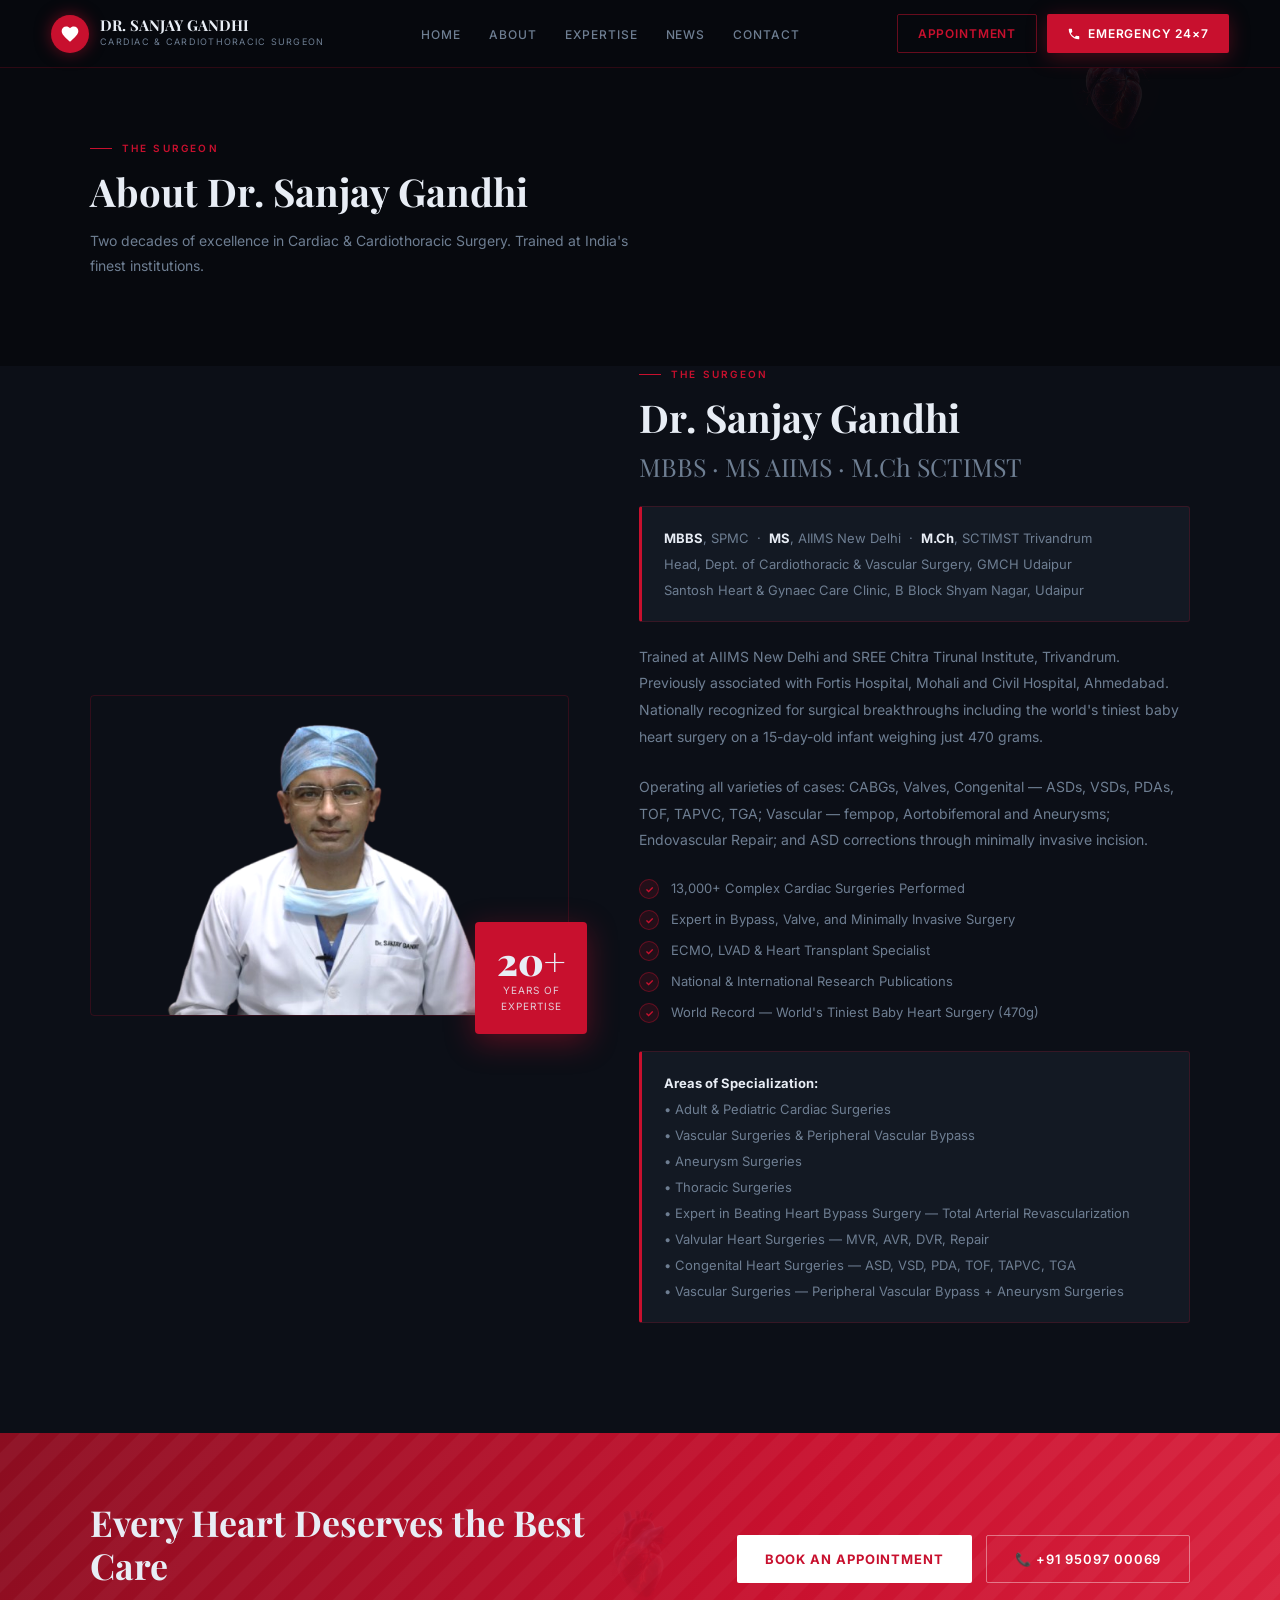
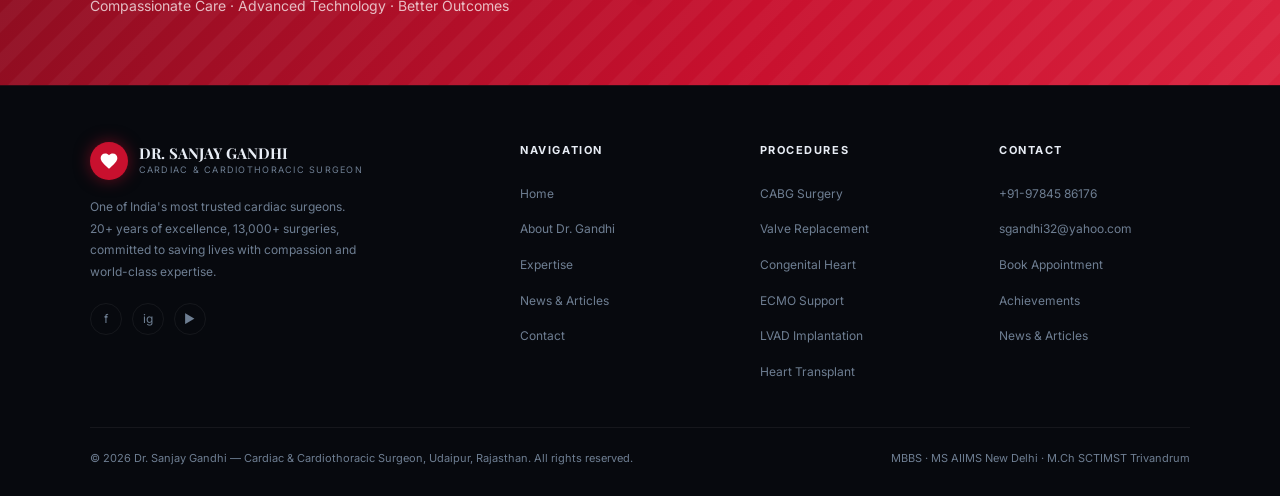
==== about.html @ b59b8b2b "initial" ====
<!DOCTYPE html>
<html lang="en">
<head>
<meta charset="UTF-8"/>
<meta name="viewport" content="width=device-width, initial-scale=1.0"/>
<title>About | Dr. Sanjay Gandhi — Cardiac & Cardiothoracic Surgeon</title>
<link href="https://fonts.googleapis.com/css2?family=Playfair+Display:wght@400;700;900&family=Inter:wght@300;400;500;600;700&display=swap" rel="stylesheet"/>
<style>
*, *::before, *::after { box-sizing: border-box; margin: 0; padding: 0; }
:root {
  --crimson: #C8102E; --crimson-dark: #8B0D20; --crimson-mid: #a50e26;
  --bg: #07090E; --bg2: #0C0F17; --bg3: #101420;
  --surface: #131923; --surface2: #182030;
  --border: rgba(200,16,46,0.2); --border2: rgba(255,255,255,0.06);
  --text: #E8EDF5; --muted: #6E7E92; --gold: #C9A84C;
}
html { scroll-behavior: smooth; }
body { background: var(--bg); color: var(--text); font-family: 'Inter', sans-serif; line-height: 1.6; overflow-x: hidden; }
nav { position: fixed; top: 0; left: 0; right: 0; z-index: 200; background: rgba(7,9,14,0.95); backdrop-filter: blur(20px); border-bottom: 1px solid var(--border); display: flex; align-items: center; justify-content: space-between; padding: 0 4%; height: 68px; }
.logo { display: flex; align-items: center; gap: 11px; text-decoration: none; }
.logo-heart { width: 38px; height: 38px; background: var(--crimson); border-radius: 50%; display: flex; align-items: center; justify-content: center; flex-shrink: 0; box-shadow: 0 0 16px rgba(200,16,46,0.5); }
.logo-heart svg { width: 20px; height: 20px; }
.logo-name { font-family: 'Playfair Display', serif; font-size: 15px; font-weight: 700; color: var(--text); line-height: 1.15; }
.logo-role { font-size: 9px; color: var(--muted); text-transform: uppercase; letter-spacing: 0.14em; margin-top: 1px; }
.nav-links { display: flex; gap: 28px; list-style: none; }
.nav-links a { font-size: 12px; font-weight: 500; color: var(--muted); text-decoration: none; letter-spacing: 0.08em; text-transform: uppercase; transition: color 0.2s; }
.nav-links a:hover { color: var(--text); }
.nav-cta { display: flex; gap: 10px; }
.btn { display: inline-flex; align-items: center; gap: 7px; padding: 9px 20px; font-size: 12px; font-weight: 600; letter-spacing: 0.07em; text-transform: uppercase; text-decoration: none; border-radius: 2px; cursor: pointer; border: none; transition: all 0.22s; font-family: 'Inter', sans-serif; }
.btn-ghost { background: transparent; border: 1px solid rgba(200,16,46,0.5); color: var(--crimson); }
.btn-ghost:hover { background: var(--crimson); color: white; border-color: var(--crimson); }
.btn-red { background: var(--crimson); color: white; box-shadow: 0 4px 20px rgba(200,16,46,0.35); }
.btn-red:hover { background: var(--crimson-mid); box-shadow: 0 4px 28px rgba(200,16,46,0.5); }
.btn-lg { padding: 13px 28px; font-size: 13px; }
.btn-white { background: white; color: var(--crimson); font-weight: 700; }
.btn-white:hover { background: #f0f0f0; }
.section { padding: 88px 7%; }
.section-dark { background: var(--bg2); }
.section-mid { background: var(--bg3); }
.sec-eyebrow { display: flex; align-items: center; gap: 10px; font-size: 10px; font-weight: 600; letter-spacing: 0.22em; text-transform: uppercase; color: var(--crimson); margin-bottom: 14px; }
.sec-eyebrow-line { width: 22px; height: 1px; background: var(--crimson); }
.sec-h2 { font-family: 'Playfair Display', serif; font-size: clamp(26px, 3vw, 40px); font-weight: 700; line-height: 1.14; margin-bottom: 14px; }
.sec-sub { color: var(--muted); font-size: 14px; line-height: 1.8; max-width: 560px; }
.about-grid { display: grid; grid-template-columns: 1fr 1.15fr; gap: 70px; align-items: center; }
.about-img-wrap { position: relative; }
.about-img { width: 100%; border-radius: 4px; display: block; border: 1px solid var(--border); filter: contrast(1.05); }
.about-badge { position: absolute; bottom: -18px; right: -18px; background: var(--crimson); padding: 20px 22px; border-radius: 4px; text-align: center; box-shadow: 0 8px 30px rgba(200,16,46,0.4); }
.about-badge-num { font-family: 'Playfair Display', serif; font-size: 38px; font-weight: 900; line-height: 1; display: block; }
.about-badge-txt { font-size: 10px; text-transform: uppercase; letter-spacing: 0.1em; margin-top: 2px; opacity: 0.85; }
.qual-box { background: var(--surface); border: 1px solid var(--border); border-left: 3px solid var(--crimson); border-radius: 3px; padding: 18px 22px; margin: 22px 0; font-size: 13px; color: var(--muted); line-height: 2; }
.qual-box strong { color: var(--text); }
.about-body { font-size: 14px; color: var(--muted); line-height: 1.9; margin-bottom: 24px; }
.ach-list { display: flex; flex-direction: column; gap: 10px; }
.ach { display: flex; align-items: flex-start; gap: 12px; font-size: 13px; color: var(--muted); }
.ach-check { width: 20px; height: 20px; border-radius: 50%; background: rgba(200,16,46,0.12); border: 1px solid rgba(200,16,46,0.4); display: flex; align-items: center; justify-content: center; flex-shrink: 0; color: var(--crimson); font-size: 10px; font-weight: 700; margin-top: 1px; }
.cta-band { background: linear-gradient(110deg, var(--crimson-dark) 0%, var(--crimson) 60%, #d9223e 100%); padding: 68px 7%; display: flex; justify-content: space-between; align-items: center; gap: 40px; position: relative; overflow: hidden; }
.cta-band::before { content: ''; position: absolute; inset: 0; background: url("data:image/svg+xml,%3Csvg width='40' height='40' viewBox='0 0 40 40' xmlns='http://www.w3.org/2000/svg'%3E%3Cg fill='%23ffffff' fill-opacity='0.04'%3E%3Cpath d='M0 40L40 0H20L0 20M40 40V20L20 40'/%3E%3C/g%3E%3C/svg%3E"); pointer-events: none; }
.cta-text h2 { font-family: 'Playfair Display', serif; font-size: clamp(22px, 2.8vw, 36px); font-weight: 700; line-height: 1.2; max-width: 500px; position: relative; }
.cta-text p { color: rgba(255,255,255,0.72); font-size: 14px; margin-top: 8px; position: relative; }
.cta-band-right { display: flex; gap: 14px; flex-shrink: 0; position: relative; }
footer { background: var(--bg); border-top: 1px solid var(--border); padding: 56px 7% 28px; }
.footer-grid { display: grid; grid-template-columns: 2fr 1fr 1fr 1fr; gap: 48px; margin-bottom: 44px; }
.footer-about p { font-size: 12px; color: var(--muted); line-height: 1.8; margin-top: 16px; max-width: 280px; }
.footer-socials { display: flex; gap: 10px; margin-top: 20px; }
.social { width: 32px; height: 32px; border: 1px solid var(--border2); border-radius: 50%; display: flex; align-items: center; justify-content: center; font-size: 12px; color: var(--muted); text-decoration: none; transition: all 0.2s; }
.social:hover { border-color: var(--crimson); color: var(--crimson); }
.footer-col h4 { font-size: 11px; font-weight: 700; text-transform: uppercase; letter-spacing: 0.14em; color: var(--text); margin-bottom: 20px; }
.footer-col ul { list-style: none; display: flex; flex-direction: column; gap: 10px; }
.footer-col ul a { font-size: 12px; color: var(--muted); text-decoration: none; transition: color 0.2s; }
.footer-col ul a:hover { color: var(--crimson); }
.footer-bottom { border-top: 1px solid var(--border2); padding-top: 22px; display: flex; justify-content: space-between; align-items: center; flex-wrap: wrap; gap: 10px; }
.footer-bottom p { font-size: 11px; color: var(--muted); }
.reveal { opacity: 0; transform: translateY(30px); transition: opacity 0.7s ease, transform 0.7s ease; }
.reveal.visible { opacity: 1; transform: translateY(0); }
.reveal-delay-1 { transition-delay: 0.1s; }
.reveal-delay-2 { transition-delay: 0.2s; }
.reveal-delay-3 { transition-delay: 0.3s; }
.mob-toggle { display: none; width: 36px; height: 36px; border: 1px solid var(--border); border-radius: 3px; align-items: center; justify-content: center; cursor: pointer; background: transparent; color: var(--text); font-size: 18px; }
.mob-menu { display: none; position: fixed; inset: 0; z-index: 300; background: rgba(7,9,14,0.98); backdrop-filter: blur(20px); flex-direction: column; align-items: center; justify-content: center; gap: 28px; }
.mob-menu.open { display: flex; }
.mob-menu a { font-size: 16px; font-weight: 500; color: var(--text); text-decoration: none; text-transform: uppercase; letter-spacing: 0.1em; }
.mob-menu a:hover { color: var(--crimson); }
.mob-close { position: absolute; top: 20px; right: 20px; font-size: 28px; color: var(--text); background: none; border: none; cursor: pointer; }
@media (max-width: 1024px) { .footer-grid { grid-template-columns: 1fr 1fr; } }
@media (max-width: 768px) { .about-grid { grid-template-columns: 1fr; } .cta-band { flex-direction: column; text-align: center; } .footer-grid { grid-template-columns: 1fr; gap: 30px; } nav { padding: 0 4%; } .nav-links { display: none; } .mob-toggle { display: flex; } .section { padding: 60px 5%; } .about-badge { right: 0; bottom: -14px; } }
@media (prefers-reduced-motion: reduce) { *, *::before, *::after { animation-duration: 0.01ms !important; transition-duration: 0.01ms !important; } }
</style>
</head>
<body>

<!-- NAV -->
<nav>
  <a class="logo" href="index.html">
    <div class="logo-heart">
      <svg viewBox="0 0 24 24" fill="white"><path d="M12 21.35l-1.45-1.32C5.4 15.36 2 12.28 2 8.5 2 5.42 4.42 3 7.5 3c1.74 0 3.41.81 4.5 2.09C13.09 3.81 14.76 3 16.5 3 19.58 3 22 5.42 22 8.5c0 3.78-3.4 6.86-8.55 11.54L12 21.35z"/></svg>
    </div>
    <div>
      <div class="logo-name">DR. SANJAY GANDHI</div>
      <div class="logo-role">Cardiac & Cardiothoracic Surgeon</div>
    </div>
  </a>
  <ul class="nav-links">
    <li><a href="index.html">Home</a></li>
    <li><a href="about.html">About</a></li>
    <li><a href="expertise.html">Expertise</a></li>
    <li><a href="news.html">News</a></li>
    <li><a href="contact.html">Contact</a></li>
  </ul>
  <div class="nav-cta">
    <a href="contact.html" class="btn btn-ghost">Appointment</a>
    <a href="tel:+91-9784586176" class="btn btn-red">
      <svg width="14" height="14" viewBox="0 0 24 24" fill="white"><path d="M6.6 10.8c1.4 2.8 3.8 5.1 6.6 6.6l2.2-2.2c.3-.3.7-.4 1-.2 1.1.4 2.3.6 3.6.6.6 0 1 .4 1 1V20c0 .6-.4 1-1 1-9.4 0-17-7.6-17-17 0-.6.4-1 1-1h3.5c.6 0 1 .4 1 1 0 1.3.2 2.5.6 3.6.1.3 0 .7-.2 1L6.6 10.8z"/></svg>
      Emergency 24×7
    </a>
    <button class="mob-toggle" onclick="document.getElementById('mobMenu').classList.add('open')" aria-label="Open menu">☰</button>
  </div>
</nav>

<!-- MOBILE MENU -->
<div class="mob-menu" id="mobMenu">
  <button class="mob-close" onclick="this.parentElement.classList.remove('open')" aria-label="Close menu">✕</button>
  <a href="index.html" onclick="this.parentElement.classList.remove('open')">Home</a>
  <a href="about.html" onclick="this.parentElement.classList.remove('open')">About</a>
  <a href="expertise.html" onclick="this.parentElement.classList.remove('open')">Expertise</a>
  <a href="news.html" onclick="this.parentElement.classList.remove('open')">News</a>
  <a href="contact.html" onclick="this.parentElement.classList.remove('open')">Contact</a>
  <a href="tel:+91-9784586176" class="btn btn-red" style="margin-top:10px">Emergency 24×7</a>
</div>

<!-- PAGE HEADER -->
<section class="section" style="padding-top:140px;position:relative;overflow:hidden;">
  <!-- Decorative Heart Background -->
  <img src="images/Heart/Heart.png" alt="" style="position:absolute;top:20px;right:5%;width:200px;opacity:0.08;pointer-events:none;filter:drop-shadow(0 0 30px rgba(200,16,46,0.3));" aria-hidden="true"/>
  <div class="sec-eyebrow"><span class="sec-eyebrow-line"></span>THE SURGEON</div>
  <h2 class="sec-h2">About Dr. Sanjay Gandhi</h2>
  <p class="sec-sub">Two decades of excellence in Cardiac & Cardiothoracic Surgery. Trained at India's finest institutions.</p>
</section>

<!-- FULL ABOUT SECTION -->
<section class="section section-dark" style="padding-top:0;">
  <div class="about-grid">
    <div class="about-img-wrap">
      <img src="images/Profile/dr-sanjay-gandhi.png" alt="Dr. Sanjay Gandhi" class="about-img"/>
      <div class="about-badge">
        <span class="about-badge-num">20+</span>
        <div class="about-badge-txt">Years of<br/>Expertise</div>
      </div>
    </div>
    <div>
      <div class="sec-eyebrow"><span class="sec-eyebrow-line"></span>The Surgeon</div>
      <h2 class="sec-h2">Dr. Sanjay Gandhi<br><span style="font-size:0.65em;color:var(--muted);font-weight:400">MBBS · MS AIIMS · M.Ch SCTIMST</span></h2>
      <div class="qual-box">
        <strong>MBBS</strong>, SPMC &nbsp;·&nbsp; <strong>MS</strong>, AIIMS New Delhi &nbsp;·&nbsp; <strong>M.Ch</strong>, SCTIMST Trivandrum<br/>
        Head, Dept. of Cardiothoracic & Vascular Surgery, GMCH Udaipur<br/>
        Santosh Heart & Gynaec Care Clinic, B Block Shyam Nagar, Udaipur
      </div>
      <p class="about-body">Trained at AIIMS New Delhi and SREE Chitra Tirunal Institute, Trivandrum. Previously associated with Fortis Hospital, Mohali and Civil Hospital, Ahmedabad. Nationally recognized for surgical breakthroughs including the world's tiniest baby heart surgery on a 15-day-old infant weighing just 470 grams.</p>
      <p class="about-body">Operating all varieties of cases: CABGs, Valves, Congenital — ASDs, VSDs, PDAs, TOF, TAPVC, TGA; Vascular — fempop, Aortobifemoral and Aneurysms; Endovascular Repair; and ASD corrections through minimally invasive incision.</p>
      <div class="ach-list">
        <div class="ach"><div class="ach-check">✓</div>13,000+ Complex Cardiac Surgeries Performed</div>
        <div class="ach"><div class="ach-check">✓</div>Expert in Bypass, Valve, and Minimally Invasive Surgery</div>
        <div class="ach"><div class="ach-check">✓</div>ECMO, LVAD & Heart Transplant Specialist</div>
        <div class="ach"><div class="ach-check">✓</div>National & International Research Publications</div>
        <div class="ach"><div class="ach-check">✓</div>World Record — World's Tiniest Baby Heart Surgery (470g)</div>
      </div>

      <!-- Areas of Specialization -->
      <div class="qual-box" style="margin-top:28px">
        <strong>Areas of Specialization:</strong><br/>
        • Adult & Pediatric Cardiac Surgeries<br/>
        • Vascular Surgeries & Peripheral Vascular Bypass<br/>
        • Aneurysm Surgeries<br/>
        • Thoracic Surgeries<br/>
        • Expert in Beating Heart Bypass Surgery — Total Arterial Revascularization<br/>
        • Valvular Heart Surgeries — MVR, AVR, DVR, Repair<br/>
        • Congenital Heart Surgeries — ASD, VSD, PDA, TOF, TAPVC, TGA<br/>
        • Vascular Surgeries — Peripheral Vascular Bypass + Aneurysm Surgeries
      </div>
    </div>
  </div>
</section>

<!-- CTA BAND -->
<div class="cta-band" style="position:relative;">
  <img src="images/Heart/Heart.png" alt="" style="position:absolute;left:50%;top:50%;transform:translate(-50%,-50%);width:180px;opacity:0.06;pointer-events:none;" aria-hidden="true"/>
  <div class="cta-text">
    <h2>Every Heart Deserves the Best Care</h2>
    <p>Compassionate Care · Advanced Technology · Better Outcomes</p>
  </div>
  <div class="cta-band-right">
    <a href="contact.html" class="btn btn-white btn-lg">Book an Appointment</a>
    <a href="tel:+919509700069" class="btn btn-ghost btn-lg" style="border-color:rgba(255,255,255,0.4);color:white">📞 +91 95097 00069</a>
  </div>
</div>

<!-- FOOTER -->
<footer>
  <div class="footer-grid">
    <div class="footer-about">
      <a class="logo" href="index.html" style="text-decoration:none">
        <div class="logo-heart"><svg viewBox="0 0 24 24" fill="white" width="20" height="20"><path d="M12 21.35l-1.45-1.32C5.4 15.36 2 12.28 2 8.5 2 5.42 4.42 3 7.5 3c1.74 0 3.41.81 4.5 2.09C13.09 3.81 14.76 3 16.5 3 19.58 3 22 5.42 22 8.5c0 3.78-3.4 6.86-8.55 11.54L12 21.35z"/></svg></div>
        <div>
          <div class="logo-name">DR. SANJAY GANDHI</div>
          <div class="logo-role">Cardiac & Cardiothoracic Surgeon</div>
        </div>
      </a>
      <p>One of India's most trusted cardiac surgeons. 20+ years of excellence, 13,000+ surgeries, committed to saving lives with compassion and world-class expertise.</p>
      <div class="footer-socials">
        <a href="https://www.facebook.com/sgandhicardiacsurgeon" class="social" target="_blank">f</a>
        <a href="https://www.instagram.com/sgcardiacsurgeon/" class="social" target="_blank">ig</a>
        <a href="https://www.youtube.com/channel/UCWSw6M3BHKL52JbRUq6XSgA" class="social" target="_blank">▶</a>
      </div>
    </div>
    <div class="footer-col">
      <h4>Navigation</h4>
      <ul>
        <li><a href="index.html">Home</a></li>
        <li><a href="about.html">About Dr. Gandhi</a></li>
        <li><a href="expertise.html">Expertise</a></li>
        <li><a href="news.html">News & Articles</a></li>
        <li><a href="contact.html">Contact</a></li>
      </ul>
    </div>
    <div class="footer-col">
      <h4>Procedures</h4>
      <ul>
        <li><a href="expertise.html">CABG Surgery</a></li>
        <li><a href="expertise.html">Valve Replacement</a></li>
        <li><a href="expertise.html">Congenital Heart</a></li>
        <li><a href="expertise.html">ECMO Support</a></li>
        <li><a href="expertise.html">LVAD Implantation</a></li>
        <li><a href="expertise.html">Heart Transplant</a></li>
      </ul>
    </div>
    <div class="footer-col">
      <h4>Contact</h4>
      <ul>
        <li><a href="tel:+91-9784586176">+91-97845 86176</a></li>
        <li><a href="mailto:sgandhi32@yahoo.com">sgandhi32@yahoo.com</a></li>
        <li><a href="contact.html">Book Appointment</a></li>
        <li><a href="about.html">Achievements</a></li>
        <li><a href="news.html">News & Articles</a></li>
      </ul>
    </div>
  </div>
  <div class="footer-bottom">
    <p>© 2026 Dr. Sanjay Gandhi — Cardiac & Cardiothoracic Surgeon, Udaipur, Rajasthan. All rights reserved.</p>
    <p>MBBS · MS AIIMS New Delhi · M.Ch SCTIMST Trivandrum</p>
  </div>
</footer>

<script>
// Scroll reveal
(function(){
  const els = document.querySelectorAll('.reveal');
  if(!els.length) return;
  const obs = new IntersectionObserver((entries)=>{
    entries.forEach(e=>{ if(e.isIntersecting){ e.target.classList.add('visible'); obs.unobserve(e.target); }});
  }, {threshold:0.15});
  els.forEach(el=>obs.observe(el));
})();
</script>

</body>
</html>
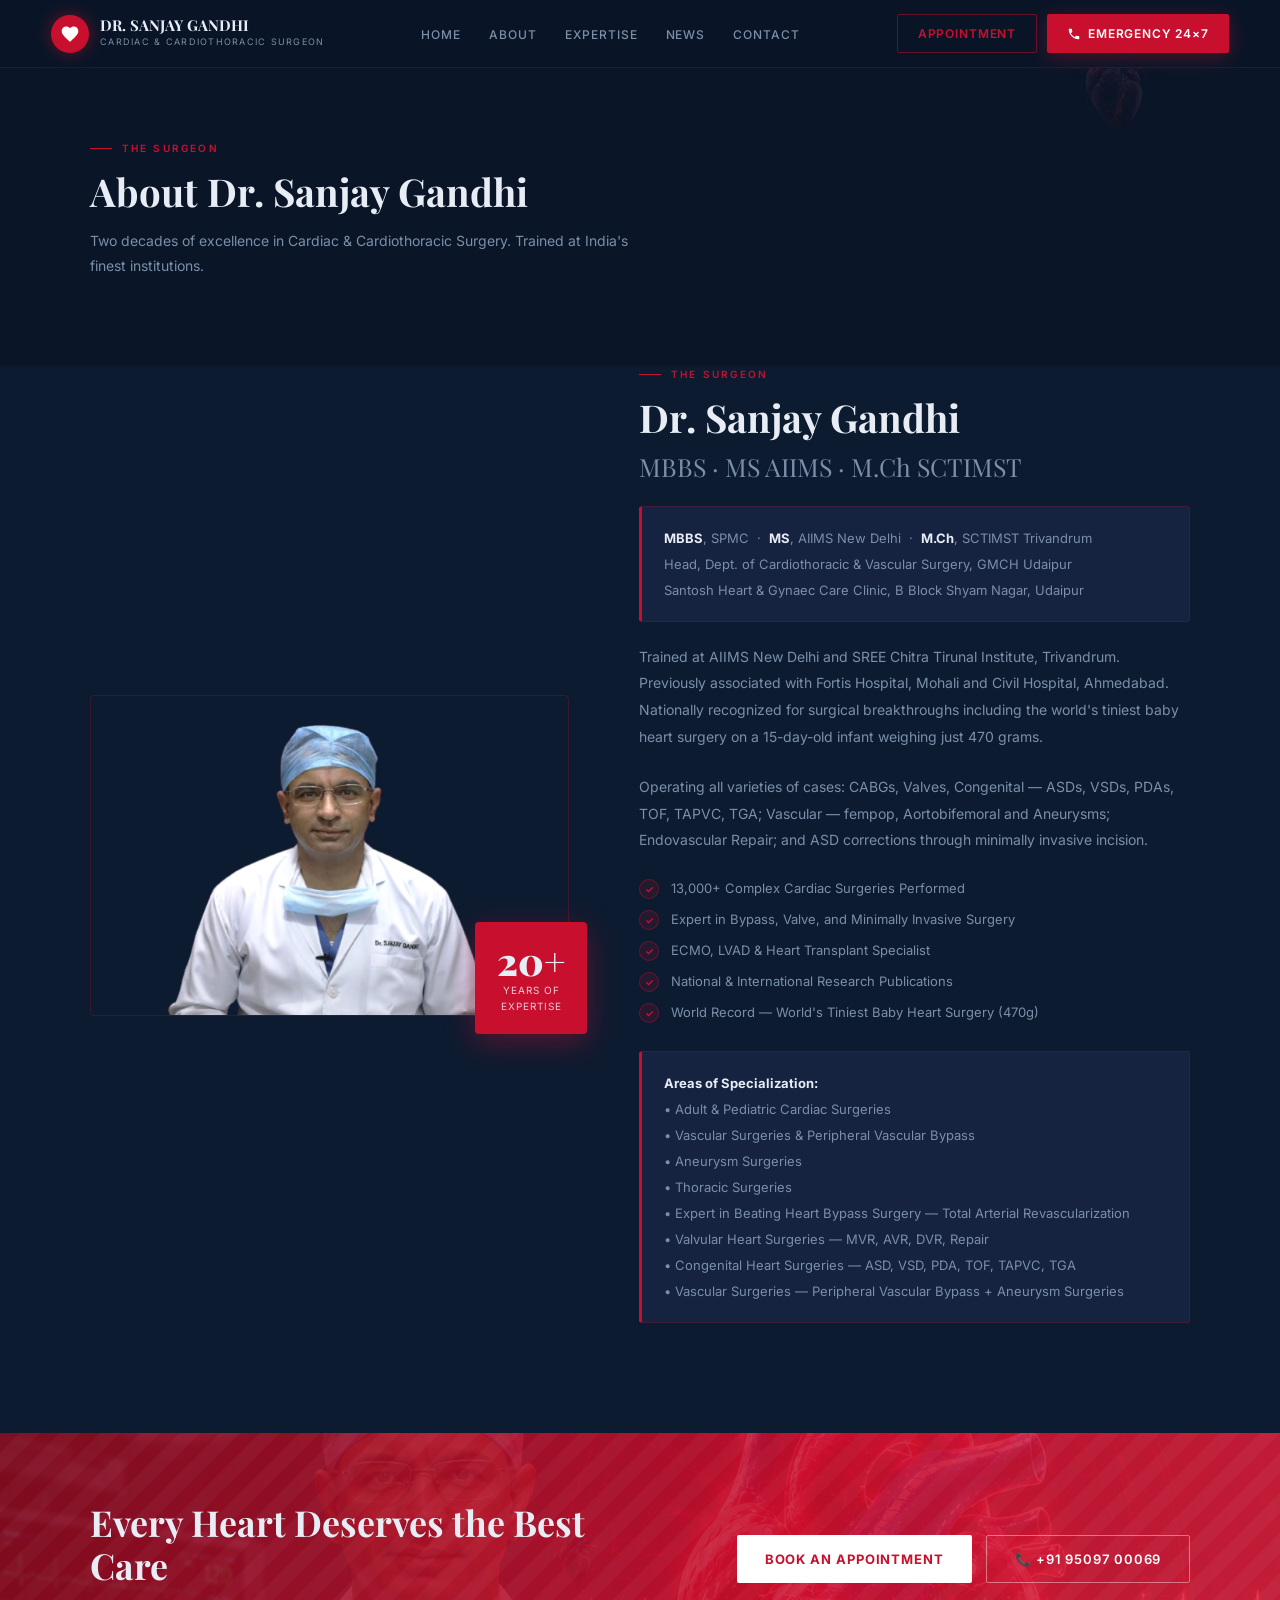
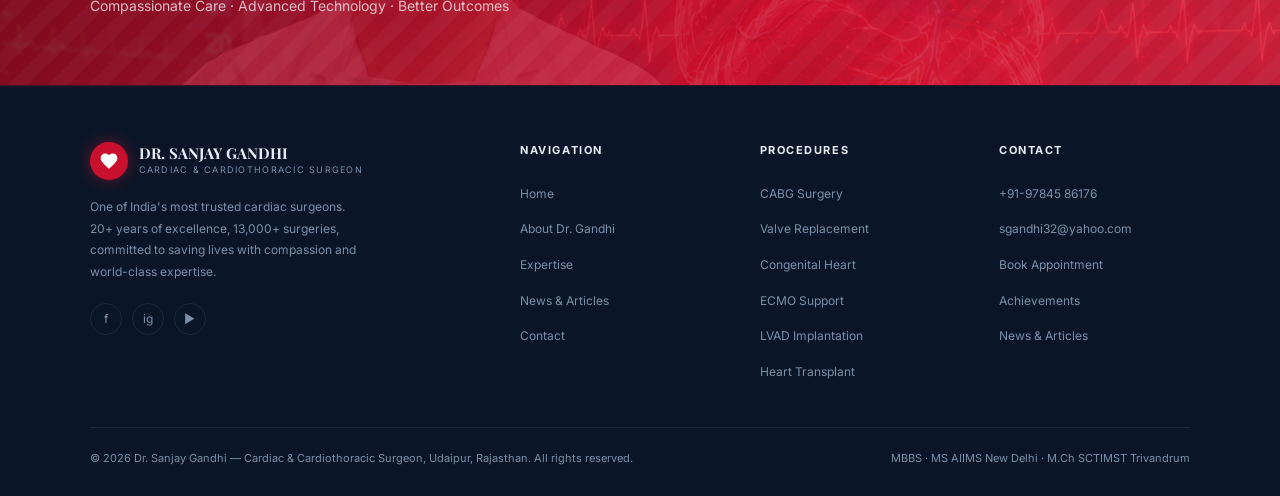
==== commit f553bfca: "Reorganize media assets, add 2015/2016 news coverage, mobile responsive, lightbox viewer" ====
--- a/about.html
+++ b/about.html
@@ -9,14 +9,14 @@
 *, *::before, *::after { box-sizing: border-box; margin: 0; padding: 0; }
 :root {
   --crimson: #C8102E; --crimson-dark: #8B0D20; --crimson-mid: #a50e26;
-  --bg: #07090E; --bg2: #0C0F17; --bg3: #101420;
-  --surface: #131923; --surface2: #182030;
-  --border: rgba(200,16,46,0.2); --border2: rgba(255,255,255,0.06);
-  --text: #E8EDF5; --muted: #6E7E92; --gold: #C9A84C;
+  --bg: #0A1628; --bg2: #0D1B30; --bg3: #111F38;
+  --surface: #152240; --surface2: #1A2A4E;
+  --border: rgba(200,16,46,0.25); --border2: rgba(255,255,255,0.08);
+  --text: #E8EDF5; --muted: #7A8FA8; --gold: #C9A84C;
 }
 html { scroll-behavior: smooth; }
 body { background: var(--bg); color: var(--text); font-family: 'Inter', sans-serif; line-height: 1.6; overflow-x: hidden; }
-nav { position: fixed; top: 0; left: 0; right: 0; z-index: 200; background: rgba(7,9,14,0.95); backdrop-filter: blur(20px); border-bottom: 1px solid var(--border); display: flex; align-items: center; justify-content: space-between; padding: 0 4%; height: 68px; }
+nav { position: fixed; top: 0; left: 0; right: 0; z-index: 200; background: rgba(10,22,40,0.95); backdrop-filter: blur(20px); border-bottom: 1px solid var(--border); display: flex; align-items: center; justify-content: space-between; padding: 0 4%; height: 68px; }
 .logo { display: flex; align-items: center; gap: 11px; text-decoration: none; }
 .logo-heart { width: 38px; height: 38px; background: var(--crimson); border-radius: 50%; display: flex; align-items: center; justify-content: center; flex-shrink: 0; box-shadow: 0 0 16px rgba(200,16,46,0.5); }
 .logo-heart svg { width: 20px; height: 20px; }
@@ -58,7 +58,7 @@
 .cta-text h2 { font-family: 'Playfair Display', serif; font-size: clamp(22px, 2.8vw, 36px); font-weight: 700; line-height: 1.2; max-width: 500px; position: relative; }
 .cta-text p { color: rgba(255,255,255,0.72); font-size: 14px; margin-top: 8px; position: relative; }
 .cta-band-right { display: flex; gap: 14px; flex-shrink: 0; position: relative; }
-footer { background: var(--bg); border-top: 1px solid var(--border); padding: 56px 7% 28px; }
+footer { background: #0A1628; border-top: 1px solid var(--border); padding: 56px 7% 28px; }
 .footer-grid { display: grid; grid-template-columns: 2fr 1fr 1fr 1fr; gap: 48px; margin-bottom: 44px; }
 .footer-about p { font-size: 12px; color: var(--muted); line-height: 1.8; margin-top: 16px; max-width: 280px; }
 .footer-socials { display: flex; gap: 10px; margin-top: 20px; }
@@ -76,13 +76,14 @@
 .reveal-delay-2 { transition-delay: 0.2s; }
 .reveal-delay-3 { transition-delay: 0.3s; }
 .mob-toggle { display: none; width: 36px; height: 36px; border: 1px solid var(--border); border-radius: 3px; align-items: center; justify-content: center; cursor: pointer; background: transparent; color: var(--text); font-size: 18px; }
-.mob-menu { display: none; position: fixed; inset: 0; z-index: 300; background: rgba(7,9,14,0.98); backdrop-filter: blur(20px); flex-direction: column; align-items: center; justify-content: center; gap: 28px; }
+.mob-menu { display: none; position: fixed; inset: 0; z-index: 300; background: rgba(10,22,40,0.98); backdrop-filter: blur(20px); flex-direction: column; align-items: center; justify-content: center; gap: 28px; }
 .mob-menu.open { display: flex; }
 .mob-menu a { font-size: 16px; font-weight: 500; color: var(--text); text-decoration: none; text-transform: uppercase; letter-spacing: 0.1em; }
 .mob-menu a:hover { color: var(--crimson); }
 .mob-close { position: absolute; top: 20px; right: 20px; font-size: 28px; color: var(--text); background: none; border: none; cursor: pointer; }
 @media (max-width: 1024px) { .footer-grid { grid-template-columns: 1fr 1fr; } }
-@media (max-width: 768px) { .about-grid { grid-template-columns: 1fr; } .cta-band { flex-direction: column; text-align: center; } .footer-grid { grid-template-columns: 1fr; gap: 30px; } nav { padding: 0 4%; } .nav-links { display: none; } .mob-toggle { display: flex; } .section { padding: 60px 5%; } .about-badge { right: 0; bottom: -14px; } }
+@media (max-width: 768px) { .about-grid { grid-template-columns: 1fr; } .cta-band { flex-direction: column; text-align: center; padding: 40px 5%; } .cta-band-right { justify-content: center; flex-wrap: wrap; } .footer-grid { grid-template-columns: 1fr; gap: 30px; } nav { padding: 0 4%; } .nav-links { display: none; } .nav-cta { display: none; } .mob-toggle { display: flex; } .section { padding: 60px 5%; } .about-badge { right: 0; bottom: -14px; } .footer-bottom { flex-direction: column; text-align: center; } }
+@media (max-width: 480px) { .section { padding: 40px 4%; } nav { height: 56px; } .cta-band { padding: 32px 4%; } }
 @media (prefers-reduced-motion: reduce) { *, *::before, *::after { animation-duration: 0.01ms !important; transition-duration: 0.01ms !important; } }
 </style>
 </head>
@@ -130,7 +131,7 @@
 <!-- PAGE HEADER -->
 <section class="section" style="padding-top:140px;position:relative;overflow:hidden;">
   <!-- Decorative Heart Background -->
-  <img src="images/Heart/Heart.png" alt="" style="position:absolute;top:20px;right:5%;width:200px;opacity:0.08;pointer-events:none;filter:drop-shadow(0 0 30px rgba(200,16,46,0.3));" aria-hidden="true"/>
+  <img src="media/heart-graphics/heart.png" alt="" style="position:absolute;top:20px;right:5%;width:200px;opacity:0.08;pointer-events:none;filter:drop-shadow(0 0 30px rgba(200,16,46,0.3));" aria-hidden="true"/>
   <div class="sec-eyebrow"><span class="sec-eyebrow-line"></span>THE SURGEON</div>
   <h2 class="sec-h2">About Dr. Sanjay Gandhi</h2>
   <p class="sec-sub">Two decades of excellence in Cardiac & Cardiothoracic Surgery. Trained at India's finest institutions.</p>
@@ -140,7 +141,7 @@
 <section class="section section-dark" style="padding-top:0;">
   <div class="about-grid">
     <div class="about-img-wrap">
-      <img src="images/Profile/dr-sanjay-gandhi.png" alt="Dr. Sanjay Gandhi" class="about-img"/>
+      <img src="media/profile/dr-sanjay-gandhi.png" alt="Dr. Sanjay Gandhi" class="about-img"/>
       <div class="about-badge">
         <span class="about-badge-num">20+</span>
         <div class="about-badge-txt">Years of<br/>Expertise</div>
@@ -182,7 +183,8 @@
 
 <!-- CTA BAND -->
 <div class="cta-band" style="position:relative;">
-  <img src="images/Heart/Heart.png" alt="" style="position:absolute;left:50%;top:50%;transform:translate(-50%,-50%);width:180px;opacity:0.06;pointer-events:none;" aria-hidden="true"/>
+  <img src="media/heart-graphics/dr-gandhi-overlay.png" alt="" style="position:absolute;left:0;top:-80%;width:100%;height:260%;opacity:0.1;pointer-events:none;object-fit:cover;object-position:top center;" aria-hidden="true"/>
+  <img src="media/heart-graphics/heart.png" alt="" style="position:absolute;left:45%;top:50%;transform:translate(-50%,-50%);width:110px;opacity:0.06;pointer-events:none;" aria-hidden="true"/>
   <div class="cta-text">
     <h2>Every Heart Deserves the Best Care</h2>
     <p>Compassionate Care · Advanced Technology · Better Outcomes</p>
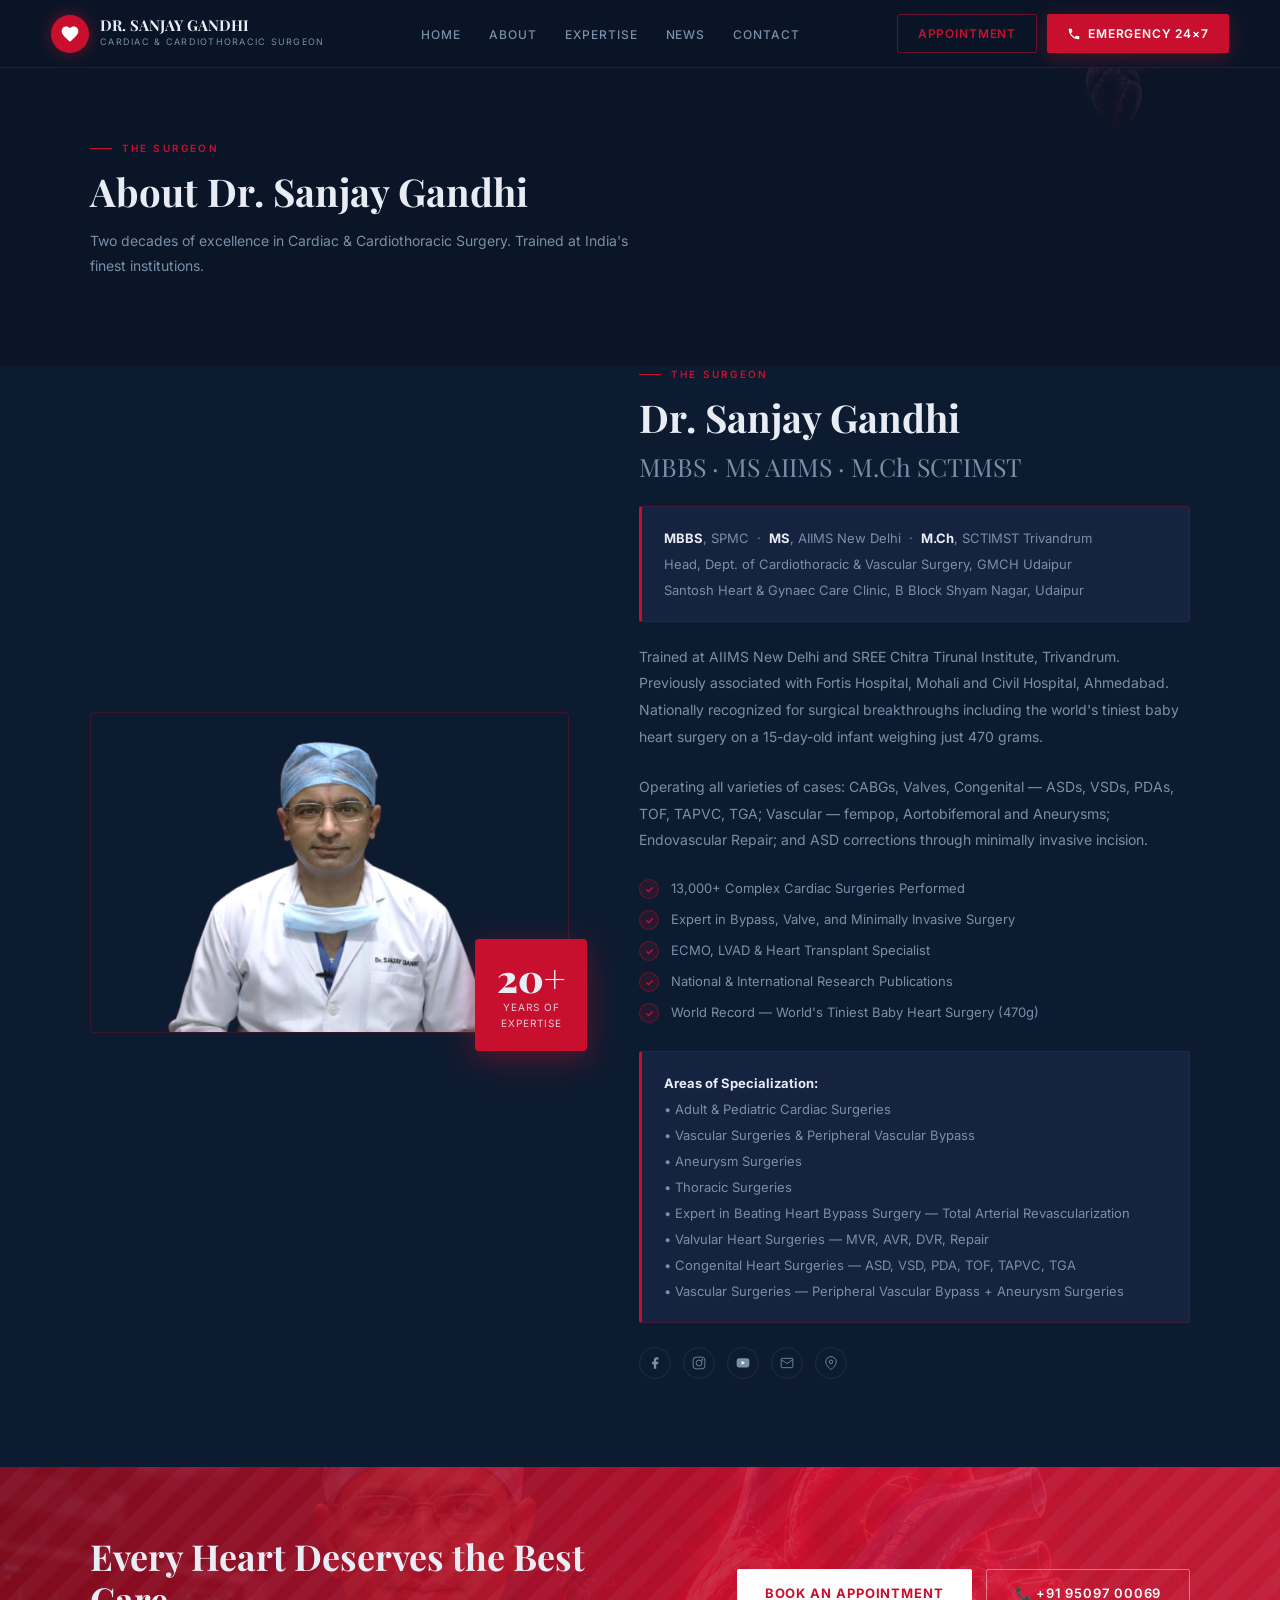
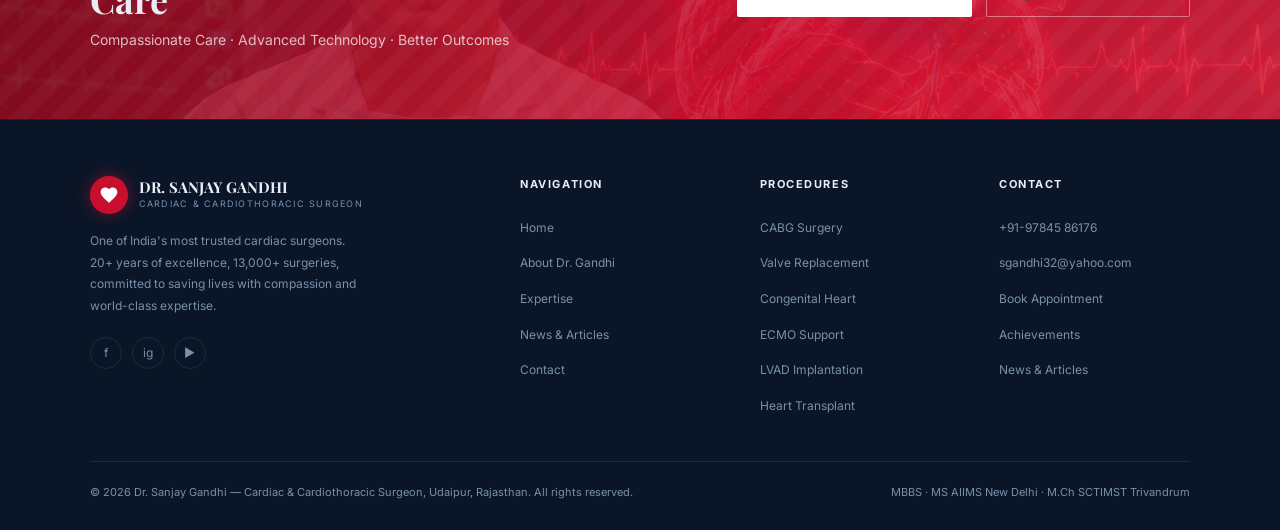
==== commit f481540b: "Fixed2" ====
--- a/about.html
+++ b/about.html
@@ -177,6 +177,14 @@
         • Congenital Heart Surgeries — ASD, VSD, PDA, TOF, TAPVC, TGA<br/>
         • Vascular Surgeries — Peripheral Vascular Bypass + Aneurysm Surgeries
       </div>
+      <!-- Social Links -->
+      <div style="display:flex;gap:12px;margin-top:24px;">
+        <a href="https://www.facebook.com/Dr-Sanjay-Gandhi-1470007529727763/" target="_blank" class="social"><svg width="14" height="14" viewBox="0 0 24 24" fill="currentColor"><path d="M18 2h-3a5 5 0 00-5 5v3H7v4h3v8h4v-8h3l1-4h-4V7a1 1 0 011-1h3z"/></svg></a>
+        <a href="https://www.instagram.com/drsanjaygandhicardiacsurgeon/" target="_blank" class="social"><svg width="14" height="14" viewBox="0 0 24 24" fill="none" stroke="currentColor" stroke-width="1.5"><rect x="2" y="2" width="20" height="20" rx="5"/><circle cx="12" cy="12" r="5"/><circle cx="17.5" cy="6.5" r="1.5" fill="currentColor" stroke="none"/></svg></a>
+        <a href="https://www.youtube.com/channel/UCWSw6M3BHKL52JbRUq6XSgA" target="_blank" class="social"><svg width="14" height="14" viewBox="0 0 24 24" fill="currentColor"><path d="M22.54 6.42a2.78 2.78 0 00-1.94-2C18.88 4 12 4 12 4s-6.88 0-8.6.46a2.78 2.78 0 00-1.94 2A29 29 0 001 11.75a29 29 0 00.46 5.33A2.78 2.78 0 003.4 19.1c1.72.46 8.6.46 8.6.46s6.88 0 8.6-.46a2.78 2.78 0 001.94-2 29 29 0 00.46-5.25 29 29 0 00-.46-5.33z"/><polygon points="9.75 15.02 15.5 11.75 9.75 8.48 9.75 15.02" fill="#fff"/></svg></a>
+        <a href="mailto:drsanjaygandhi@gmail.com" class="social"><svg width="14" height="14" viewBox="0 0 24 24" fill="none" stroke="currentColor" stroke-width="1.5"><rect x="2" y="4" width="20" height="16" rx="2"/><polyline points="22 6 12 13 2 6"/></svg></a>
+        <a href="https://g.page/santosh-heart-gynae-care-clinic?share" target="_blank" class="social"><svg width="14" height="14" viewBox="0 0 24 24" fill="none" stroke="currentColor" stroke-width="1.5"><path d="M21 10c0 7-9 13-9 13s-9-6-9-13a9 9 0 0118 0z"/><circle cx="12" cy="10" r="3"/></svg></a>
+      </div>
     </div>
   </div>
 </section>
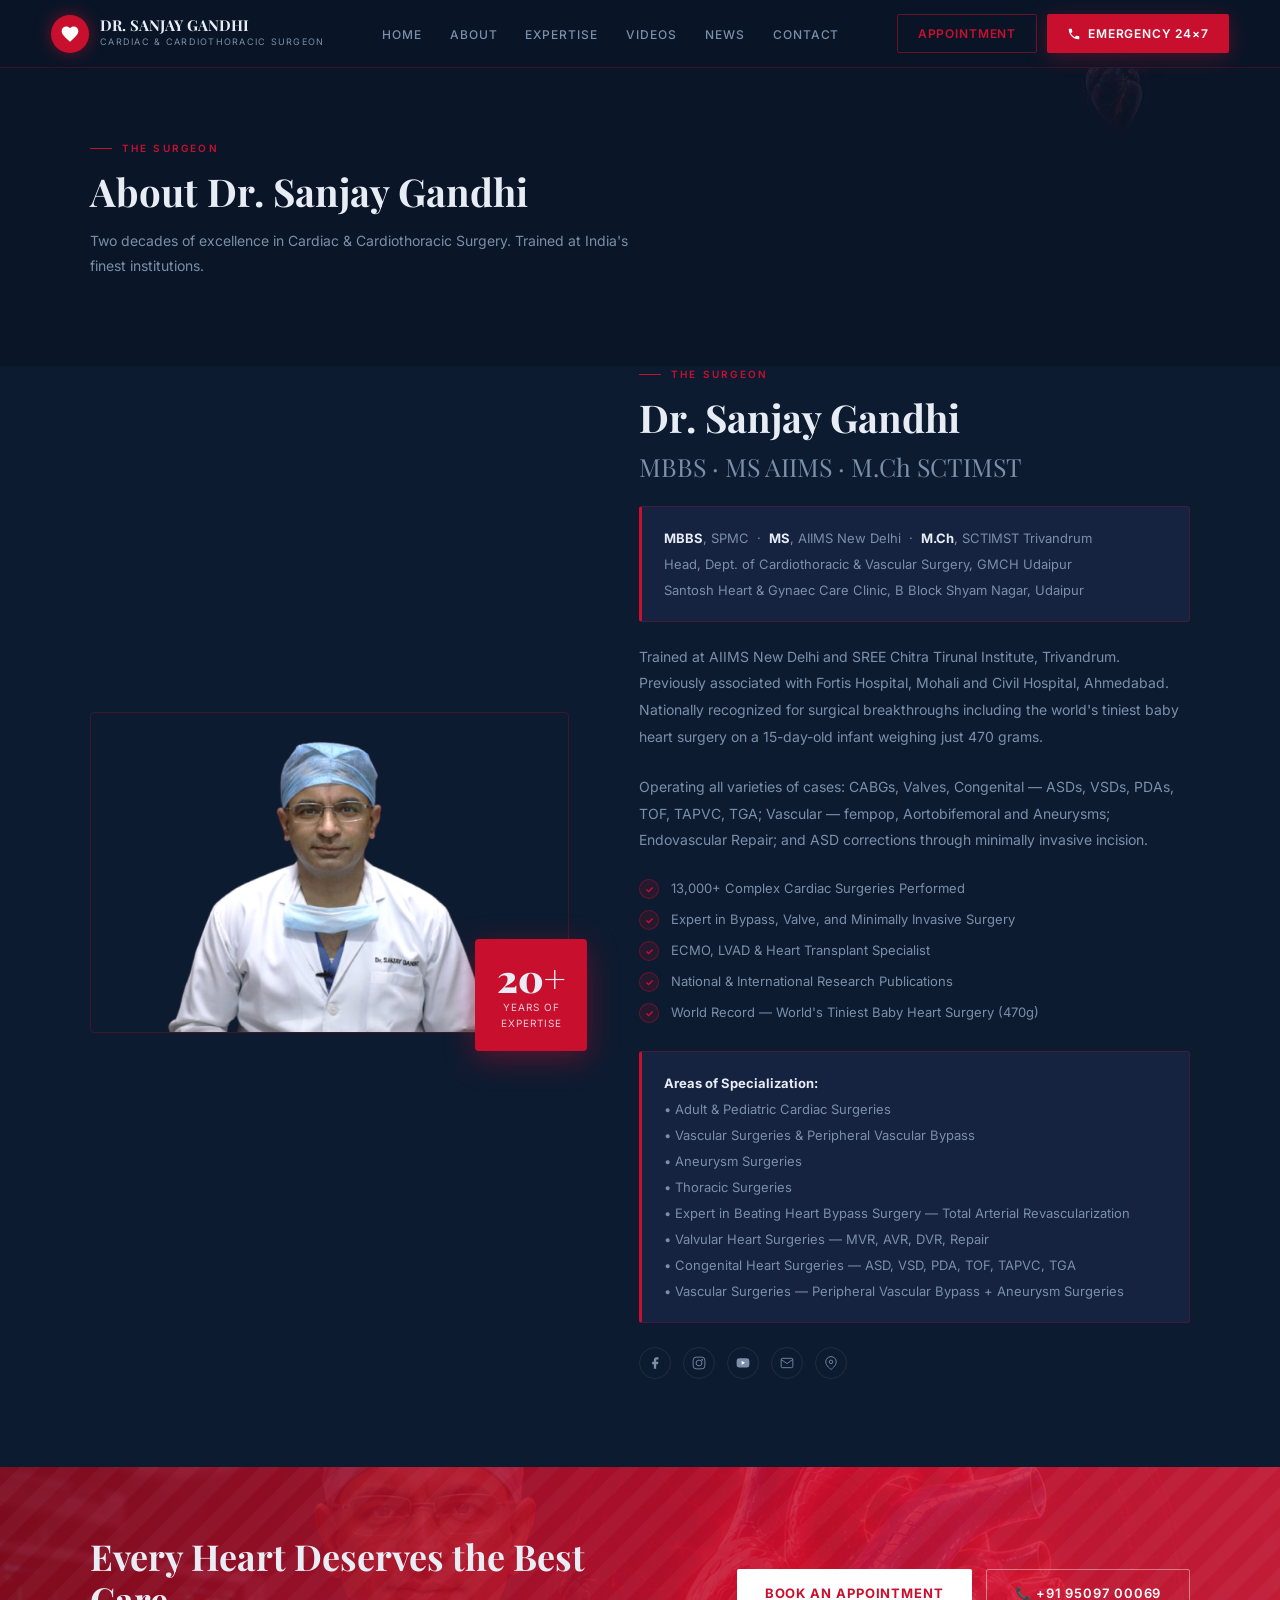
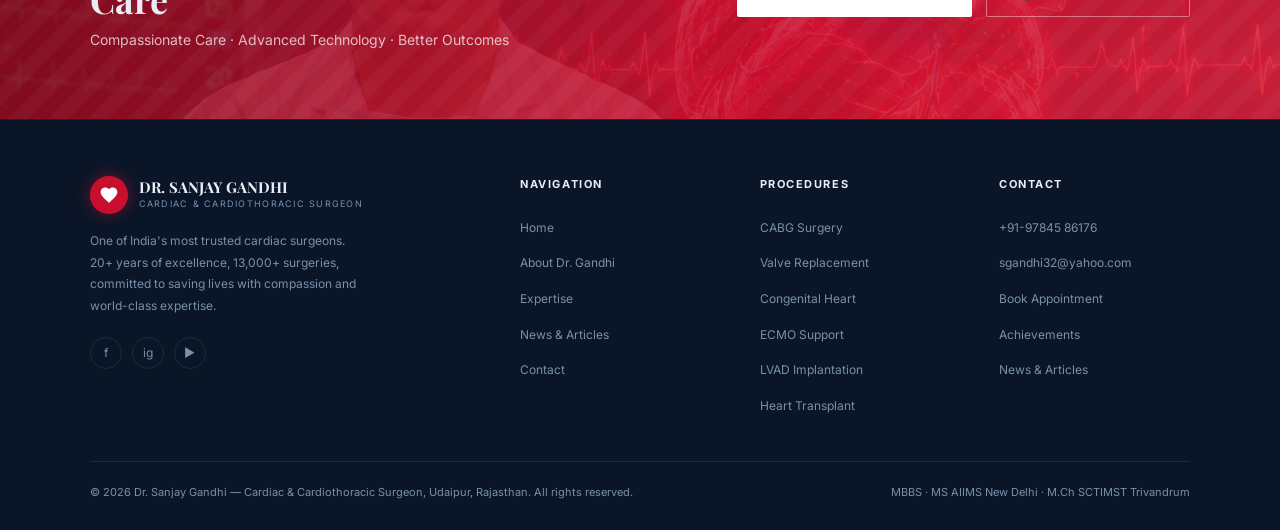
==== commit 17fb6045: "fx" ====
--- a/about.html
+++ b/about.html
@@ -103,7 +103,8 @@
   <ul class="nav-links">
     <li><a href="index.html">Home</a></li>
     <li><a href="about.html">About</a></li>
-    <li><a href="expertise.html">Expertise</a></li>
+    <li><a href="index.html#expertise">Expertise</a></li>
+    <li><a href="videos.html">Videos</a></li>
     <li><a href="news.html">News</a></li>
     <li><a href="contact.html">Contact</a></li>
   </ul>
@@ -122,7 +123,8 @@
   <button class="mob-close" onclick="this.parentElement.classList.remove('open')" aria-label="Close menu">✕</button>
   <a href="index.html" onclick="this.parentElement.classList.remove('open')">Home</a>
   <a href="about.html" onclick="this.parentElement.classList.remove('open')">About</a>
-  <a href="expertise.html" onclick="this.parentElement.classList.remove('open')">Expertise</a>
+  <a href="index.html#expertise" onclick="this.parentElement.classList.remove('open')">Expertise</a>
+  <a href="videos.html" onclick="this.parentElement.classList.remove('open')">Videos</a>
   <a href="news.html" onclick="this.parentElement.classList.remove('open')">News</a>
   <a href="contact.html" onclick="this.parentElement.classList.remove('open')">Contact</a>
   <a href="tel:+91-9784586176" class="btn btn-red" style="margin-top:10px">Emergency 24×7</a>
@@ -226,7 +228,7 @@
       <ul>
         <li><a href="index.html">Home</a></li>
         <li><a href="about.html">About Dr. Gandhi</a></li>
-        <li><a href="expertise.html">Expertise</a></li>
+        <li><a href="index.html#expertise">Expertise</a></li>
         <li><a href="news.html">News & Articles</a></li>
         <li><a href="contact.html">Contact</a></li>
       </ul>
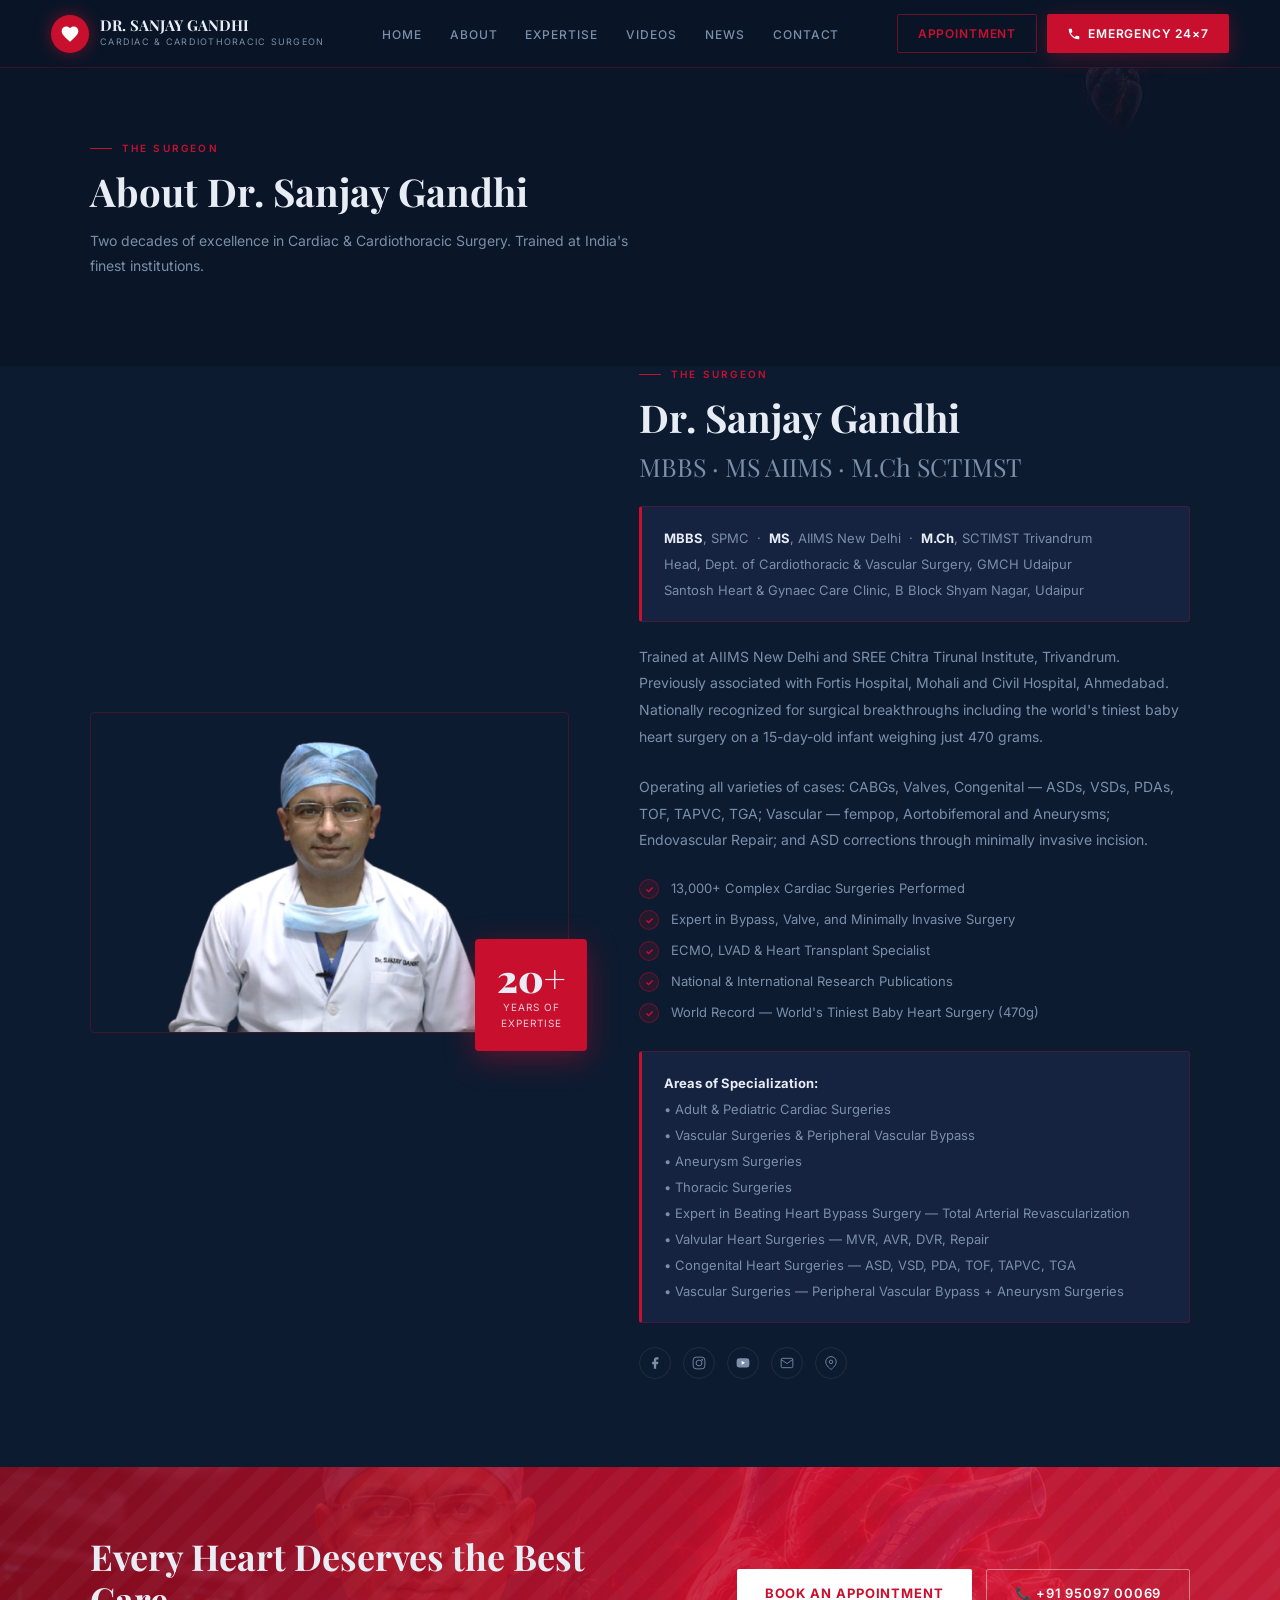
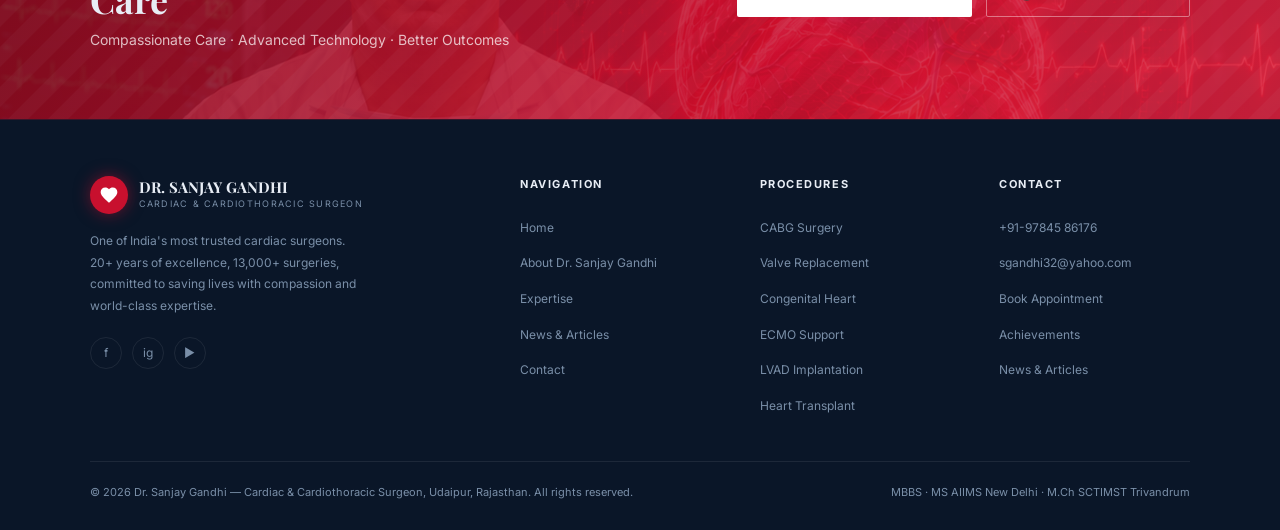
==== commit 635732b0: "Use full name Dr. Sanjay Gandhi everywhere" ====
--- a/about.html
+++ b/about.html
@@ -227,7 +227,7 @@
       <h4>Navigation</h4>
       <ul>
         <li><a href="index.html">Home</a></li>
-        <li><a href="about.html">About Dr. Gandhi</a></li>
+        <li><a href="about.html">About Dr. Sanjay Gandhi</a></li>
         <li><a href="index.html#expertise">Expertise</a></li>
         <li><a href="news.html">News & Articles</a></li>
         <li><a href="contact.html">Contact</a></li>
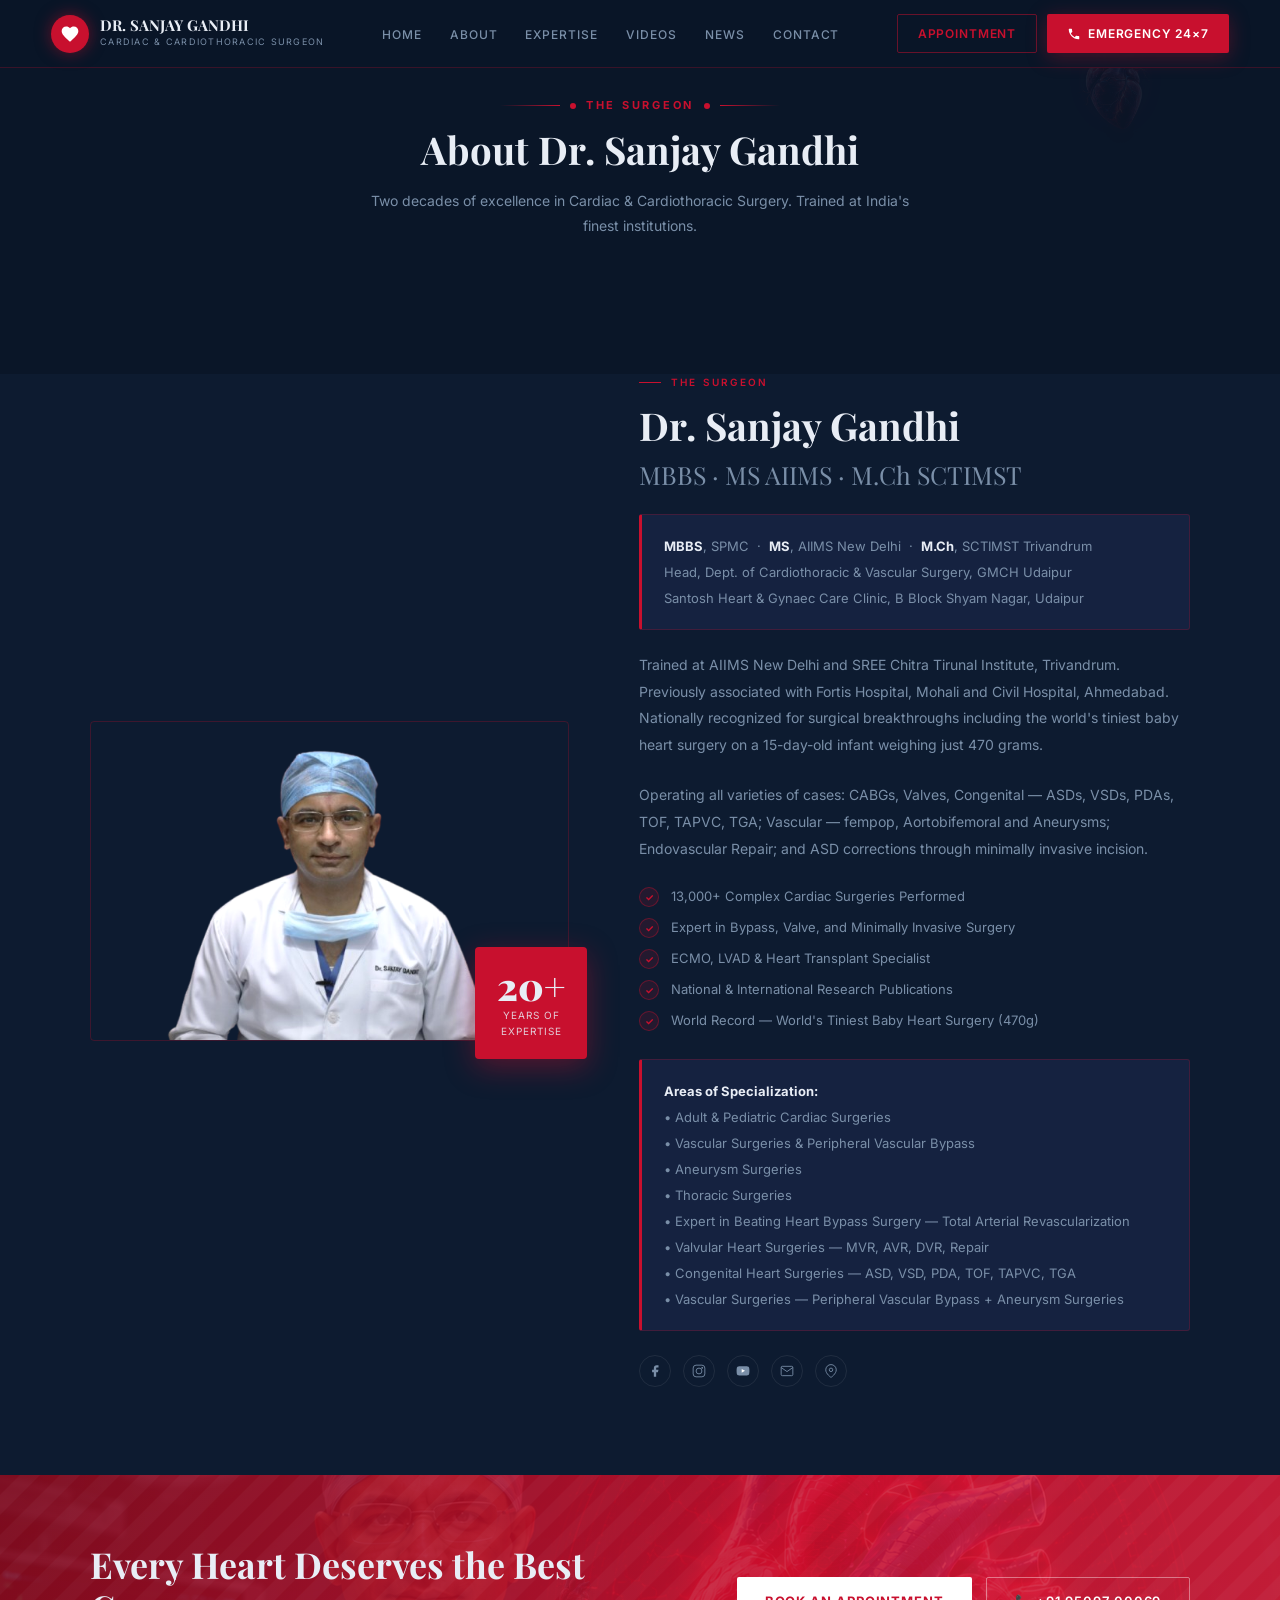
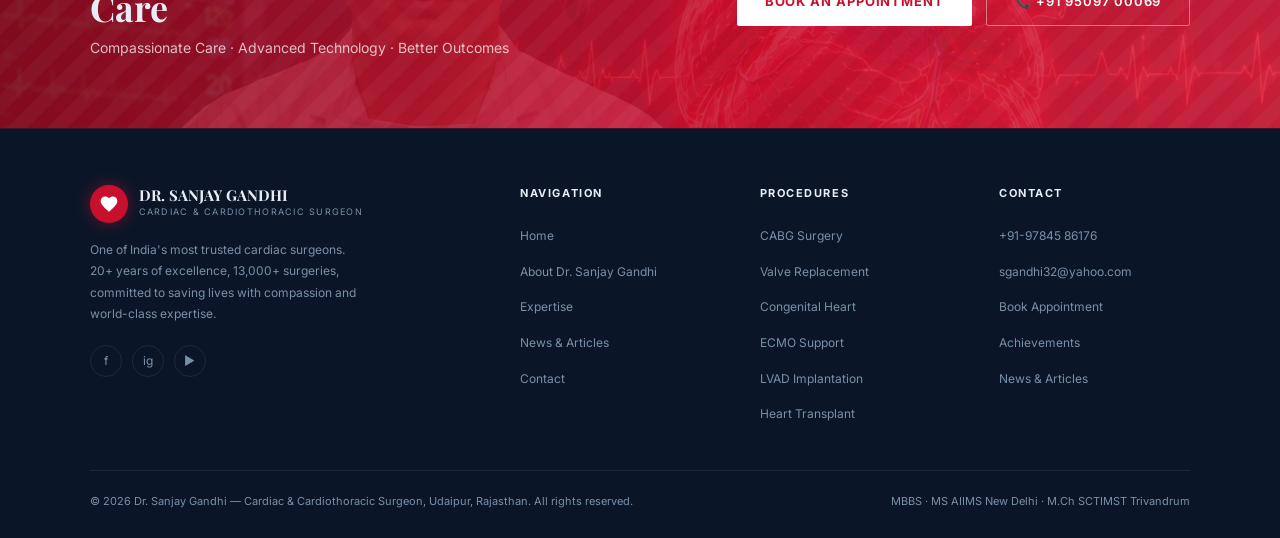
==== commit 53751dac: "Redesign homepage About section, hero scroll bridge, and in-site YouTube playback. Merge duplicate d" ====
--- a/about.html
+++ b/about.html
@@ -5,6 +5,7 @@
 <meta name="viewport" content="width=device-width, initial-scale=1.0"/>
 <title>About | Dr. Sanjay Gandhi — Cardiac & Cardiothoracic Surgeon</title>
 <link href="https://fonts.googleapis.com/css2?family=Playfair+Display:wght@400;700;900&family=Inter:wght@300;400;500;600;700&display=swap" rel="stylesheet"/>
+<link rel="stylesheet" href="css/site.css"/>
 <style>
 *, *::before, *::after { box-sizing: border-box; margin: 0; padding: 0; }
 :root {
@@ -75,15 +76,43 @@
 .reveal-delay-1 { transition-delay: 0.1s; }
 .reveal-delay-2 { transition-delay: 0.2s; }
 .reveal-delay-3 { transition-delay: 0.3s; }
+.profile-row { display: flex; align-items: center; gap: 18px; }
 .mob-toggle { display: none; width: 36px; height: 36px; border: 1px solid var(--border); border-radius: 3px; align-items: center; justify-content: center; cursor: pointer; background: transparent; color: var(--text); font-size: 18px; }
 .mob-menu { display: none; position: fixed; inset: 0; z-index: 300; background: rgba(10,22,40,0.98); backdrop-filter: blur(20px); flex-direction: column; align-items: center; justify-content: center; gap: 28px; }
 .mob-menu.open { display: flex; }
 .mob-menu a { font-size: 16px; font-weight: 500; color: var(--text); text-decoration: none; text-transform: uppercase; letter-spacing: 0.1em; }
 .mob-menu a:hover { color: var(--crimson); }
 .mob-close { position: absolute; top: 20px; right: 20px; font-size: 28px; color: var(--text); background: none; border: none; cursor: pointer; }
+.page-header { position: relative; overflow: hidden; }
 @media (max-width: 1024px) { .footer-grid { grid-template-columns: 1fr 1fr; } }
-@media (max-width: 768px) { .about-grid { grid-template-columns: 1fr; } .cta-band { flex-direction: column; text-align: center; padding: 40px 5%; } .cta-band-right { justify-content: center; flex-wrap: wrap; } .footer-grid { grid-template-columns: 1fr; gap: 30px; } nav { padding: 0 4%; } .nav-links { display: none; } .nav-cta { display: none; } .mob-toggle { display: flex; } .section { padding: 60px 5%; } .about-badge { right: 0; bottom: -14px; } .footer-bottom { flex-direction: column; text-align: center; } }
-@media (max-width: 480px) { .section { padding: 40px 4%; } nav { height: 56px; } .cta-band { padding: 32px 4%; } }
+@media (max-width: 768px) {
+  .about-grid { grid-template-columns: 1fr; gap: 36px; }
+  .about-img-wrap { max-width: 300px; margin: 0 auto; }
+  .about-badge { right: 0; bottom: -14px; }
+  .cta-band { flex-direction: column; text-align: center; padding: 40px 5%; }
+  .cta-band-right { justify-content: center; flex-wrap: wrap; flex-direction: column; width: 100%; max-width: 340px; margin: 0 auto; }
+  .cta-band-right .btn { width: 100%; justify-content: center; }
+  .footer-grid { grid-template-columns: 1fr; gap: 30px; }
+  nav { padding: 0 4%; }
+  .nav-links { display: none; }
+  .nav-cta .btn { display: none; }
+  .mob-toggle { display: flex; }
+  .section { padding: 60px 5%; }
+  .page-header { padding-top: 84px !important; padding-bottom: 28px !important; text-align: center; }
+  .page-header .sec-eyebrow { justify-content: center; width: 100%; }
+  .page-header .sec-h2 { font-size: clamp(24px, 6.5vw, 30px); margin-bottom: 12px; }
+  .page-header .sec-sub { margin-left: auto; margin-right: auto; font-size: 14px; line-height: 1.7; max-width: 340px; }
+  .page-header > img[aria-hidden="true"] { width: 130px !important; top: auto !important; bottom: -10px !important; left: 50% !important; right: auto !important; transform: translateX(-50%); opacity: 0.05 !important; }
+  .footer-bottom { flex-direction: column; text-align: center; }
+}
+@media (max-width: 480px) {
+  .section { padding: 40px 4%; }
+  .page-header { padding-top: 76px !important; padding-bottom: 24px !important; }
+  nav { height: 56px; }
+  .logo-name { font-size: 13px; }
+  .cta-band { padding: 32px 4%; }
+  .about-img-wrap { max-width: 100%; }
+}
 @media (prefers-reduced-motion: reduce) { *, *::before, *::after { animation-duration: 0.01ms !important; transition-duration: 0.01ms !important; } }
 </style>
 </head>
@@ -131,12 +160,19 @@
 </div>
 
 <!-- PAGE HEADER -->
-<section class="section" style="padding-top:140px;position:relative;overflow:hidden;">
-  <!-- Decorative Heart Background -->
-  <img src="media/heart-graphics/heart.png" alt="" style="position:absolute;top:20px;right:5%;width:200px;opacity:0.08;pointer-events:none;filter:drop-shadow(0 0 30px rgba(200,16,46,0.3));" aria-hidden="true"/>
-  <div class="sec-eyebrow"><span class="sec-eyebrow-line"></span>THE SURGEON</div>
-  <h2 class="sec-h2">About Dr. Sanjay Gandhi</h2>
-  <p class="sec-sub">Two decades of excellence in Cardiac & Cardiothoracic Surgery. Trained at India's finest institutions.</p>
+<section class="section page-header section-wrap">
+  <img src="media/heart-graphics/heart.png" alt="" class="page-header-deco" aria-hidden="true"/>
+  <div class="sec-header">
+    <div class="sec-eyebrow-decor">
+      <span class="sec-eyebrow-decor-line sec-eyebrow-decor-line--l"></span>
+      <span class="sec-eyebrow-decor-dot"></span>
+      <span class="sec-eyebrow-decor-text">The Surgeon</span>
+      <span class="sec-eyebrow-decor-dot"></span>
+      <span class="sec-eyebrow-decor-line sec-eyebrow-decor-line--r"></span>
+    </div>
+    <h2 class="sec-h2">About Dr. Sanjay Gandhi</h2>
+    <p class="sec-sub">Two decades of excellence in Cardiac & Cardiothoracic Surgery. Trained at India's finest institutions.</p>
+  </div>
 </section>
 
 <!-- FULL ABOUT SECTION -->
--- a/css/site.css
+++ b/css/site.css
@@ -0,0 +1,678 @@
+/* Dr. Sanjay Gandhi — shared design system */
+:root {
+  --crimson: #C8102E;
+  --crimson-dark: #8B0D20;
+  --crimson-mid: #a50e26;
+  --bg: #0A1628;
+  --bg2: #0D1B30;
+  --bg3: #111F38;
+  --surface: #152240;
+  --surface2: #1A2A4E;
+  --border: rgba(200,16,46,0.25);
+  --border2: rgba(255,255,255,0.08);
+  --text: #E8EDF5;
+  --muted: #7A8FA8;
+  --gold: #C9A84C;
+  --success: #22c55e;
+  --radius-sm: 8px;
+  --radius-md: 10px;
+  --radius-lg: 12px;
+  --section-pad: 88px 7%;
+  --section-pad-mobile: 48px 5%;
+  --content-max: 340px;
+}
+
+/* ── Section headers ── */
+.sec-header { text-align: center; margin-bottom: 48px; }
+.sec-header .sec-h2 { margin: 0 auto 16px; text-align: center; max-width: 720px; }
+.sec-header .sec-sub { margin: 12px auto 0; text-align: center; max-width: 560px; }
+.sec-header--left { text-align: left; }
+.sec-header--left .sec-h2,
+.sec-header--left .sec-sub { margin-left: 0; text-align: left; }
+
+.sec-eyebrow-decor { display: inline-flex; align-items: center; gap: 10px; margin-bottom: 14px; }
+.sec-eyebrow-decor-line { width: 60px; height: 1px; display: block; flex-shrink: 0; }
+.sec-eyebrow-decor-line--l { background: linear-gradient(90deg, transparent, var(--crimson)); }
+.sec-eyebrow-decor-line--r { background: linear-gradient(90deg, var(--crimson), transparent); }
+.sec-eyebrow-decor-dot { width: 6px; height: 6px; border-radius: 50%; background: var(--crimson); flex-shrink: 0; }
+.sec-eyebrow-decor-text { font-size: 11px; font-weight: 700; letter-spacing: 0.25em; text-transform: uppercase; color: var(--crimson); }
+
+.section-wrap { position: relative; overflow: hidden; }
+.section-deco { position: absolute; pointer-events: none; }
+.sec-actions { text-align: center; margin-top: 28px; }
+.sec-sub--spaced { margin-bottom: 36px; }
+
+/* ── Panels & cards ── */
+.panel {
+  border: 1px solid rgba(200,16,46,0.18);
+  border-radius: var(--radius-lg);
+  padding: 32px 28px;
+  background: linear-gradient(160deg, rgba(21,34,64,0.95) 0%, rgba(15,28,48,0.98) 100%);
+  box-shadow: inset 0 1px 0 rgba(255,255,255,0.04);
+  transition: border-color 0.25s, box-shadow 0.25s;
+}
+.panel:hover { border-color: rgba(200,16,46,0.32); box-shadow: 0 8px 32px rgba(0,0,0,0.2), inset 0 1px 0 rgba(255,255,255,0.04); }
+.panel--flex { display: flex; flex-direction: column; }
+.panel--scroll { overflow: hidden; }
+.panel-label {
+  display: flex; align-items: center; gap: 8px;
+  font-size: 11px; font-weight: 700; letter-spacing: 0.18em;
+  text-transform: uppercase; color: var(--crimson); margin-bottom: 24px;
+}
+.panel-label svg { flex-shrink: 0; width: 16px; height: 16px; }
+.panels-grid { display: grid; grid-template-columns: repeat(3, 1fr); gap: 24px; }
+.panels-grid--2 { grid-template-columns: repeat(2, 1fr); }
+
+/* ── Hero scroll bridge (center gutter / below heart) ── */
+.hero-scroll-bridge {
+  display: none;
+  position: relative;
+  z-index: 5;
+  flex-direction: column;
+  align-items: center;
+  text-decoration: none;
+  color: inherit;
+  text-align: center;
+  padding: 8px 0;
+}
+.hsb-line {
+  display: flex; flex-direction: column; align-items: center;
+  width: 2px; position: relative;
+}
+.hsb-line--up {
+  height: 64px;
+  background: linear-gradient(180deg, transparent, rgba(200,16,46,0.5));
+}
+.hsb-line--down {
+  height: 44px; gap: 0;
+  background: linear-gradient(180deg, rgba(200,16,46,0.45), transparent);
+  justify-content: flex-start; padding-top: 6px;
+}
+.hsb-pulse {
+  position: absolute; bottom: 0; left: 50%; transform: translateX(-50%);
+  width: 10px; height: 10px; border-radius: 50%;
+  background: var(--crimson); box-shadow: 0 0 14px rgba(200,16,46,0.8);
+  animation: hsbPulseTravel 2s ease-in-out infinite;
+}
+@keyframes hsbPulseTravel {
+  0%,100% { bottom: 0; opacity: 1; }
+  50% { bottom: 100%; opacity: 0.3; }
+}
+@keyframes habRingRotate { to { transform: rotate(360deg); } }
+.hsb-node {
+  width: 30px; height: 30px; border-radius: 50%;
+  background: rgba(10,22,40,0.9); border: 1px solid rgba(200,16,46,0.35);
+  display: flex; align-items: center; justify-content: center;
+  margin: 6px 0; flex-shrink: 0;
+}
+.hsb-node svg { width: 14px; height: 14px; }
+.hsb-card {
+  position: relative;
+  display: flex; flex-direction: column; align-items: center;
+  padding: 18px 16px 16px;
+  border-radius: 18px;
+  border: 1px solid rgba(200,16,46,0.28);
+  background: linear-gradient(160deg, rgba(21,34,64,0.92) 0%, rgba(10,22,40,0.96) 100%);
+  box-shadow: 0 12px 36px rgba(0,0,0,0.4), inset 0 1px 0 rgba(255,255,255,0.05);
+  transition: border-color 0.3s, transform 0.3s, box-shadow 0.3s;
+  max-width: 210px;
+  width: 100%;
+}
+.hero-scroll-bridge:hover .hsb-card {
+  border-color: rgba(200,16,46,0.5);
+  transform: scale(1.04);
+  box-shadow: 0 14px 40px rgba(200,16,46,0.15), inset 0 1px 0 rgba(255,255,255,0.06);
+}
+.hsb-avatar-ring {
+  position: absolute; top: 12px; left: 50%; transform: translateX(-50%);
+  width: 76px; height: 76px; border-radius: 50%;
+  border: 1px dashed rgba(200,16,46,0.35);
+  animation: habRingRotate 12s linear infinite;
+  pointer-events: none;
+}
+.hsb-avatar {
+  width: 68px; height: 68px; border-radius: 50%; object-fit: cover; object-position: top;
+  border: 2px solid var(--crimson);
+  box-shadow: 0 0 20px rgba(200,16,46,0.35);
+  margin-bottom: 12px;
+}
+.hsb-text { display: flex; flex-direction: column; gap: 4px; }
+.hsb-eyebrow {
+  font-size: 10px; font-weight: 700; letter-spacing: 0.18em;
+  text-transform: uppercase; color: var(--crimson);
+}
+.hsb-title {
+  font-family: 'Playfair Display', serif;
+  font-size: 15px; font-weight: 700; color: var(--text); line-height: 1.3;
+}
+.hsb-sub { font-size: 10px; color: var(--muted); margin-top: 2px; }
+.hsb-chevron {
+  width: 10px; height: 10px;
+  border-right: 2px solid var(--crimson);
+  border-bottom: 2px solid var(--crimson);
+  transform: rotate(45deg);
+  animation: hsbChevronBounce 1.6s ease-in-out infinite;
+}
+.hsb-chevron:nth-child(2) { animation-delay: 0.2s; margin-top: -5px; opacity: 0.5; }
+@keyframes hsbChevronBounce {
+  0%,100% { transform: rotate(45deg) translateY(0); opacity: 0.4; }
+  50% { transform: rotate(45deg) translateY(4px); opacity: 1; }
+}
+.hsb-label {
+  font-size: 9px; font-weight: 600; letter-spacing: 0.16em;
+  text-transform: uppercase; color: var(--muted); margin-top: 8px;
+}
+@media (min-width: 769px) {
+  .hero-scroll-bridge { display: flex; }
+}
+@media (min-width: 1025px) {
+  .hero-scroll-bridge {
+    align-self: center;
+    justify-self: center;
+    grid-column: 2;
+    grid-row: 1;
+  }
+  .hero-left { grid-column: 1; grid-row: 1; }
+  .hero-right { grid-column: 3; grid-row: 1; }
+  .hsb-card { max-width: 220px; padding: 20px 18px 18px; }
+  .hsb-line--up { height: 72px; }
+  .hsb-title { font-size: 17px; }
+  .hsb-eyebrow { font-size: 10px; }
+  .hsb-sub { font-size: 11px; }
+}
+@media (min-width: 769px) and (max-width: 1024px) {
+  .hero { grid-template-columns: 1fr 1fr; grid-template-rows: auto auto; }
+  .hero-left { grid-column: 1; grid-row: 1; }
+  .hero-right { grid-column: 2; grid-row: 1; }
+  .hero-scroll-bridge {
+    grid-column: 1 / -1;
+    grid-row: 2;
+    flex-direction: row;
+    justify-content: center;
+    gap: 16px;
+    padding: 12px 0 20px;
+    margin-top: -8px;
+  }
+  .hsb-line--up, .hsb-line--down { display: none; }
+  .hsb-node { display: none; }
+  .hsb-card {
+    flex-direction: row;
+    max-width: 520px;
+    width: 100%;
+    padding: 16px 24px;
+    gap: 18px;
+    border-radius: 999px;
+  }
+  .hsb-avatar-ring { top: 50%; left: 26px; width: 68px; height: 68px; transform: translateY(-50%); }
+  .hsb-avatar { margin: 0; width: 58px; height: 58px; flex-shrink: 0; }
+  .hsb-text { text-align: left; align-items: flex-start; }
+  .hsb-title { font-size: 17px; }
+  .hsb-eyebrow { font-size: 10px; }
+  .hsb-sub { font-size: 11px; }
+  .hsb-label { font-size: 10px; margin: 0; align-self: center; }
+  .hsb-label::before { content: '↓ '; color: var(--crimson); }
+}
+
+/* ── Surgeon intro (merged hero + about profile) ── */
+.surgeon-intro { position: relative; }
+.surgeon-intro-deco { position: absolute; top: 0; left: 0; right: 0; height: 60px; overflow: hidden; pointer-events: none; opacity: 0.6; }
+.surgeon-intro-ecg { width: 100%; height: 100%; display: block; }
+.surgeon-intro-card {
+  display: grid; grid-template-columns: minmax(280px, 380px) 1fr; gap: 48px; align-items: start;
+  max-width: 1100px; margin: 0 auto 48px;
+  padding: 40px; border-radius: 16px;
+  background: linear-gradient(145deg, rgba(21,34,64,0.9) 0%, rgba(15,28,48,0.98) 100%);
+  border: 1px solid rgba(200,16,46,0.22);
+  box-shadow: 0 24px 64px rgba(0,0,0,0.35), inset 0 1px 0 rgba(255,255,255,0.05);
+  position: relative; overflow: hidden;
+}
+.surgeon-intro-card::before {
+  content: ''; position: absolute; top: -40%; right: -10%; width: 400px; height: 400px; border-radius: 50%;
+  background: radial-gradient(circle, rgba(200,16,46,0.08) 0%, transparent 70%); pointer-events: none;
+}
+.surgeon-intro-visual { position: relative; z-index: 1; display: flex; flex-direction: column; }
+.surgeon-photo-wrap { position: relative; flex-shrink: 0; }
+.surgeon-visual-footer {
+  margin-top: 16px; padding: 20px 18px;
+  background: rgba(10,22,40,0.55);
+  border: 1px solid rgba(200,16,46,0.18);
+  border-radius: var(--radius-md);
+  text-align: center;
+}
+.surgeon-connect-label {
+  font-size: 10px; font-weight: 700; letter-spacing: 0.16em; text-transform: uppercase;
+  color: var(--crimson); margin-bottom: 14px;
+}
+.surgeon-social-row { justify-content: center; margin-bottom: 0; }
+.surgeon-visual-footer .surgeon-tags-block--sidebar {
+  margin: 18px 0 14px; padding-top: 16px;
+  border-top: 1px solid rgba(200,16,46,0.15);
+  text-align: left;
+}
+.surgeon-visual-footer .surgeon-tags-label { margin-bottom: 8px; }
+.surgeon-visual-footer .surgeon-tag-row { justify-content: flex-start; gap: 5px; }
+.surgeon-visual-footer .surgeon-tag { font-size: 9px; padding: 4px 8px; }
+.surgeon-photo-frame { position: relative; border-radius: 14px; overflow: hidden; line-height: 0; }
+.surgeon-photo-ring {
+  position: absolute; inset: -3px; border-radius: 16px; z-index: 0;
+  background: linear-gradient(135deg, var(--crimson) 0%, rgba(200,16,46,0.3) 50%, var(--crimson-dark) 100%);
+  animation: surgeonRingPulse 3s ease-in-out infinite;
+}
+@keyframes surgeonRingPulse { 0%,100% { opacity: 0.85; } 50% { opacity: 1; } }
+.surgeon-photo {
+  position: relative; z-index: 1; width: 100%; height: 420px; object-fit: cover; object-position: top center;
+  display: block; border-radius: 14px; border: 3px solid var(--bg3);
+  filter: drop-shadow(0 8px 24px rgba(0,0,0,0.4));
+}
+.surgeon-badge {
+  position: absolute; z-index: 3; padding: 8px 12px; border-radius: 8px;
+  background: rgba(10,22,40,0.94); border: 1px solid rgba(200,16,46,0.35);
+  backdrop-filter: blur(8px); box-shadow: 0 6px 20px rgba(0,0,0,0.35);
+  text-align: center; min-width: 0; max-width: 46%;
+  pointer-events: none;
+}
+.surgeon-badge--tl { top: 12px; left: 12px; }
+.surgeon-badge--tr { top: 12px; right: 12px; }
+.surgeon-badge--bl { bottom: 12px; left: 12px; }
+.surgeon-badge-val { display: block; font-family: 'Playfair Display', serif; font-size: 18px; font-weight: 800; color: var(--text); line-height: 1.1; }
+.surgeon-badge--tr .surgeon-badge-val { font-size: 17px; color: var(--gold); }
+.surgeon-badge-lbl { display: block; font-size: 8px; font-weight: 600; letter-spacing: 0.06em; text-transform: uppercase; color: var(--crimson); margin-top: 2px; line-height: 1.25; }
+.surgeon-intro-content { position: relative; z-index: 1; }
+.surgeon-intro-title { font-size: 13px; color: var(--muted); margin: -8px 0 14px; font-weight: 500; }
+.surgeon-highlight-bar {
+  display: flex; align-items: flex-start; gap: 14px;
+  padding: 14px 16px; margin-bottom: 18px;
+  background: linear-gradient(135deg, rgba(201,168,76,0.1) 0%, rgba(200,16,46,0.08) 100%);
+  border: 1px solid rgba(201,168,76,0.28); border-radius: var(--radius-sm);
+}
+.surgeon-highlight-icon {
+  width: 36px; height: 36px; flex-shrink: 0; border-radius: 50%;
+  display: flex; align-items: center; justify-content: center;
+  background: rgba(201,168,76,0.15); border: 1px solid rgba(201,168,76,0.35); color: var(--gold);
+}
+.surgeon-highlight-icon svg { width: 18px; height: 18px; }
+.surgeon-highlight-text strong { display: block; font-size: 12px; color: var(--gold); font-weight: 700; margin-bottom: 4px; line-height: 1.35; }
+.surgeon-highlight-text span { font-size: 11px; color: var(--muted); line-height: 1.55; }
+.surgeon-affiliations { display: flex; flex-wrap: wrap; gap: 8px; margin-bottom: 18px; }
+.surgeon-affiliation {
+  font-size: 10px; font-weight: 600; padding: 5px 10px;
+  background: rgba(10,22,40,0.5); border: 1px solid var(--border2);
+  border-radius: 6px; color: var(--muted);
+}
+.surgeon-tags-block { margin-bottom: 16px; }
+.surgeon-tags-label {
+  font-size: 10px; font-weight: 700; letter-spacing: 0.14em; text-transform: uppercase;
+  color: var(--crimson); margin-bottom: 10px;
+}
+.surgeon-tag-row { display: flex; flex-wrap: wrap; gap: 6px; }
+.surgeon-tag {
+  font-size: 10px; font-weight: 500; padding: 5px 10px;
+  background: rgba(200,16,46,0.07); border: 1px solid rgba(200,16,46,0.18);
+  border-radius: 16px; color: var(--text); line-height: 1.3;
+}
+.surgeon-quote {
+  margin: 0 0 20px; padding: 14px 16px 14px 18px;
+  border-left: 3px solid var(--crimson);
+  background: rgba(200,16,46,0.04); border-radius: 0 var(--radius-sm) var(--radius-sm) 0;
+  font-size: 12px; font-style: italic; color: var(--text); line-height: 1.65;
+}
+.surgeon-intro-content .body-text:last-of-type { margin-bottom: 16px; }
+.surgeon-intro-eyebrow {
+  display: inline-flex; align-items: center; gap: 8px;
+  font-size: 10px; font-weight: 700; letter-spacing: 0.2em; text-transform: uppercase; color: var(--crimson); margin-bottom: 10px;
+}
+.surgeon-intro-eyebrow::before, .surgeon-intro-eyebrow::after { content: ''; width: 24px; height: 1px; background: linear-gradient(90deg, transparent, var(--crimson)); }
+.surgeon-intro-eyebrow::after { background: linear-gradient(90deg, var(--crimson), transparent); }
+.surgeon-intro-name { font-family: 'Playfair Display', serif; font-size: clamp(28px, 3vw, 36px); font-weight: 800; color: var(--text); margin: 0 0 14px; line-height: 1.15; }
+.surgeon-cred-row { display: flex; flex-wrap: wrap; gap: 8px; margin-bottom: 18px; }
+.surgeon-cred {
+  font-size: 10px; font-weight: 600; letter-spacing: 0.04em; padding: 6px 12px;
+  background: rgba(200,16,46,0.1); border: 1px solid rgba(200,16,46,0.28); border-radius: 20px; color: var(--text);
+}
+.surgeon-panels { max-width: 1100px; margin: 0 auto; }
+
+/* ── About doctor mini profile ── */
+.doctor-mini { display: flex; align-items: center; gap: 18px; margin-bottom: 20px; }
+.doctor-mini-avatar {
+  width: 130px; height: 130px; border-radius: 50%; object-fit: cover;
+  object-position: top; border: 3px solid var(--crimson);
+  box-shadow: 0 0 20px rgba(200,16,46,0.25);
+  flex-shrink: 0;
+}
+.doctor-mini-name { font-family: 'Playfair Display', serif; font-size: 22px; font-weight: 700; color: var(--text); margin-bottom: 4px; }
+.doctor-mini-deg { font-size: 13px; color: var(--muted); line-height: 1.6; }
+.doctor-mini-role { font-size: 12px; color: var(--crimson); font-weight: 600; margin-top: 4px; }
+.role-box {
+  display: flex; align-items: flex-start; gap: 10px;
+  padding: 12px 16px; background: rgba(200,16,46,0.06);
+  border: 1px solid rgba(200,16,46,0.2); border-radius: var(--radius-sm);
+  margin-bottom: 20px;
+}
+.role-box svg { flex-shrink: 0; margin-top: 2px; }
+.role-box-text { font-size: 12px; color: var(--text); line-height: 1.5; }
+.role-box-text span { color: var(--muted); }
+.body-text { font-size: 13px; color: var(--muted); line-height: 1.85; margin-bottom: 12px; }
+.body-text:last-of-type { margin-bottom: 24px; }
+.social-row { display: flex; gap: 12px; margin-bottom: 24px; flex-wrap: wrap; }
+.social-btn {
+  width: 36px; height: 36px; border-radius: 50%;
+  border: 1px solid var(--border2); display: flex; align-items: center; justify-content: center;
+  color: var(--muted); text-decoration: none; transition: all 0.2s;
+}
+.social-btn:hover { border-color: var(--crimson); color: var(--crimson); background: rgba(200,16,46,0.08); }
+.btn-block { width: 100%; justify-content: center; }
+
+/* ── Achievement rows ── */
+.ach-list-stack { display: flex; flex-direction: column; gap: 10px; flex: 1; }
+.ach-item {
+  display: flex; align-items: center; gap: 12px;
+  padding: 12px 16px; border: 1px solid var(--border2);
+  border-radius: var(--radius-sm); background: rgba(10,22,40,0.35);
+  transition: border-color 0.2s, background 0.2s;
+}
+.ach-item:hover { border-color: rgba(200,16,46,0.28); background: rgba(200,16,46,0.04); }
+.ach-item svg { flex-shrink: 0; }
+.ach-item-text { font-size: 13px; color: var(--text); line-height: 1.4; }
+
+/* ── Timeline scroll ── */
+.tl-scroll-wrap { flex: 1; overflow: hidden; position: relative; min-height: 280px; }
+.tl-fade { position: absolute; left: 0; right: 0; height: 30px; z-index: 2; pointer-events: none; }
+.tl-fade--top { top: 0; background: linear-gradient(var(--surface), transparent); }
+.tl-fade--bottom { bottom: 0; background: linear-gradient(transparent, var(--surface)); }
+.tl-scroll-track { animation: scrollHighlights 30s linear infinite; display: flex; flex-direction: column; gap: 18px; padding: 10px 0; }
+.tl-item { display: flex; gap: 14px; align-items: flex-start; position: relative; text-decoration: none; }
+.tl-item:hover .tl-title { color: var(--crimson); }
+.tl-dot { width: 12px; height: 12px; border-radius: 50%; border: 2px solid var(--crimson); background: var(--bg); flex-shrink: 0; margin-top: 4px; z-index: 1; }
+.tl-line { position: absolute; left: 5px; top: 16px; bottom: -14px; width: 2px; background: rgba(200,16,46,0.2); }
+.tl-year { font-size: 10px; color: var(--crimson); font-weight: 700; letter-spacing: 0.06em; }
+.tl-title { font-size: 12px; color: var(--text); margin-top: 2px; line-height: 1.45; transition: color 0.2s; }
+
+/* ── Milestones band ── */
+.milestones-header { text-align: center; margin-bottom: 36px; padding: 0 5%; }
+.milestones-header .sec-eyebrow-decor { justify-content: center; }
+.milestones-header .sec-h2 { font-size: clamp(22px, 3vw, 32px); margin-bottom: 8px; }
+.milestones-header p { font-size: 14px; color: var(--muted); max-width: 480px; margin: 0 auto; }
+
+/* ── Video showcase ── */
+.videos-section { position: relative; }
+.videos-section .sec-header { margin-bottom: 40px; }
+.video-showcase {
+  display: grid;
+  grid-template-columns: 1.35fr 1fr 1fr;
+  grid-template-rows: 1fr 1fr;
+  gap: 16px;
+  max-width: 1080px;
+  margin: 0 auto;
+}
+.video-cell {
+  position: relative; cursor: pointer; min-height: 0;
+  border-radius: var(--radius-md);
+  outline: none;
+}
+.video-cell:focus-visible .video-frame { border-color: var(--crimson); box-shadow: 0 0 0 2px rgba(200,16,46,0.35); }
+.video-cell--featured { grid-row: 1 / 3; grid-column: 1; }
+.video-frame {
+  position: relative; border-radius: var(--radius-md); overflow: hidden;
+  border: 1px solid var(--border2); height: 100%;
+  transition: transform 0.3s, box-shadow 0.3s, border-color 0.3s;
+  background: var(--surface);
+}
+.video-cell:hover .video-frame { transform: translateY(-3px); box-shadow: 0 12px 36px rgba(200,16,46,0.12); border-color: rgba(200,16,46,0.35); }
+.video-frame--featured { border: 1px solid rgba(200,16,46,0.3); box-shadow: 0 8px 32px rgba(0,0,0,0.35); }
+.video-frame img {
+  width: 100%; height: 100%; min-height: 130px;
+  object-fit: cover; display: block;
+  filter: brightness(0.72); transition: filter 0.3s, transform 0.4s;
+}
+.video-cell:hover .video-frame img { filter: brightness(0.58); transform: scale(1.03); }
+.video-featured-tag {
+  position: absolute; top: 12px; left: 12px; z-index: 2;
+  font-size: 9px; font-weight: 700; letter-spacing: 0.14em; text-transform: uppercase;
+  padding: 5px 10px; border-radius: 4px;
+  background: rgba(200,16,46,0.92); color: white;
+  box-shadow: 0 4px 12px rgba(0,0,0,0.25);
+}
+.video-play {
+  position: absolute; top: 50%; left: 50%; transform: translate(-50%,-50%); z-index: 2;
+  width: 46px; height: 46px; border-radius: 50%;
+  background: rgba(200,16,46,0.92); display: flex; align-items: center; justify-content: center;
+  box-shadow: 0 4px 16px rgba(200,16,46,0.45);
+  border: 2px solid rgba(255,255,255,0.25);
+  transition: transform 0.2s, background 0.2s;
+}
+.video-play svg { width: 16px; height: 16px; margin-left: 2px; }
+.video-cell:hover .video-play { transform: translate(-50%,-50%) scale(1.06); background: var(--crimson); }
+.video-caption {
+  position: absolute; bottom: 0; left: 0; right: 0; z-index: 2;
+  padding: 28px 14px 12px;
+  background: linear-gradient(transparent, rgba(0,0,0,0.9));
+}
+.video-caption--featured { padding: 36px 18px 16px; }
+.video-caption-label { font-size: 9px; color: var(--crimson); font-weight: 700; text-transform: uppercase; letter-spacing: 0.14em; margin-bottom: 4px; }
+.video-caption-title { font-size: 12px; color: white; font-weight: 500; line-height: 1.4; }
+.video-caption--featured .video-caption-title { font-size: 14px; font-weight: 600; }
+.videos-section .sec-actions { margin-top: 32px; }
+
+/* ── In-site YouTube modal ── */
+.video-modal {
+  position: fixed; inset: 0; z-index: 500;
+  display: flex; align-items: center; justify-content: center;
+  padding: 24px;
+}
+.video-modal[hidden] { display: none !important; }
+.video-modal-backdrop {
+  position: absolute; inset: 0;
+  background: rgba(5, 12, 24, 0.88);
+  backdrop-filter: blur(8px);
+}
+.video-modal-dialog {
+  position: relative; z-index: 1;
+  width: min(960px, 100%);
+  border-radius: 14px;
+  border: 1px solid rgba(200,16,46,0.35);
+  background: linear-gradient(160deg, rgba(21,34,64,0.98) 0%, rgba(10,22,40,0.99) 100%);
+  box-shadow: 0 24px 80px rgba(0,0,0,0.55);
+  overflow: hidden;
+}
+.video-modal-head {
+  display: flex; align-items: center; justify-content: space-between; gap: 16px;
+  padding: 14px 18px;
+  border-bottom: 1px solid rgba(200,16,46,0.2);
+}
+.video-modal-title {
+  font-size: 14px; font-weight: 600; color: var(--text);
+  margin: 0; line-height: 1.4;
+}
+.video-modal-close {
+  width: 36px; height: 36px; flex-shrink: 0;
+  border-radius: 50%; border: 1px solid rgba(200,16,46,0.35);
+  background: rgba(200,16,46,0.1); color: var(--text);
+  font-size: 22px; line-height: 1; cursor: pointer;
+  transition: background 0.2s, border-color 0.2s;
+}
+.video-modal-close:hover { background: rgba(200,16,46,0.22); border-color: var(--crimson); }
+.video-modal-frame {
+  position: relative; width: 100%;
+  aspect-ratio: 16 / 9;
+  background: #000;
+}
+.video-modal-frame iframe {
+  position: absolute; inset: 0; width: 100%; height: 100%; border: 0;
+}
+body.video-modal-open { overflow: hidden; }
+@media (max-width: 768px) {
+  .video-modal { padding: 12px; align-items: flex-end; }
+  .video-modal-dialog { border-radius: 12px 12px 0 0; }
+  .video-modal-title { font-size: 13px; }
+}
+
+/* ── Highlight cards ── */
+.highlight-grid { display: grid; grid-template-columns: repeat(3, 1fr); gap: 20px; }
+.highlight-card {
+  display: block; border: 1px solid rgba(200,16,46,0.15); border-radius: var(--radius-md);
+  overflow: hidden; background: var(--surface); text-decoration: none;
+  transition: border-color 0.25s, transform 0.25s, box-shadow 0.25s;
+}
+.highlight-card:hover { border-color: rgba(200,16,46,0.45); transform: translateY(-4px); box-shadow: 0 14px 40px rgba(200,16,46,0.1); }
+.highlight-card img { width: 100%; height: 160px; object-fit: cover; display: block; }
+.highlight-card-thumb {
+  height: 160px; background: linear-gradient(135deg, var(--bg3), var(--surface2));
+  display: flex; align-items: center; justify-content: center;
+}
+.highlight-card-play {
+  width: 56px; height: 56px; border-radius: 50%;
+  background: rgba(200,16,46,0.15); border: 2px solid var(--crimson);
+  display: flex; align-items: center; justify-content: center;
+}
+.highlight-card-body { padding: 18px 16px; }
+.highlight-card-label { font-size: 10px; font-weight: 600; color: var(--crimson); text-transform: uppercase; letter-spacing: 0.1em; margin-bottom: 6px; }
+.highlight-card-title { font-size: 14px; font-weight: 600; color: var(--text); margin-bottom: 8px; line-height: 1.35; }
+.highlight-card-desc { font-size: 12px; color: var(--muted); line-height: 1.65; margin-bottom: 14px; }
+.highlight-card-link { font-size: 11px; font-weight: 600; color: var(--crimson); letter-spacing: 0.04em; }
+
+/* ── CTA band ── */
+.cta-band { position: relative; }
+.cta-deco-overlay { position: absolute; left: 0; top: -80%; width: 100%; height: 260%; opacity: 0.1; pointer-events: none; object-fit: cover; object-position: top center; }
+.cta-deco-heart { position: absolute; left: 50%; top: 50%; transform: translate(-50%,-50%); width: 120px; opacity: 0.06; pointer-events: none; }
+.btn-cta-phone { border-color: rgba(255,255,255,0.4) !important; color: white !important; }
+
+/* ── Treat / info cards (contact, news) ── */
+.info-card {
+  padding: 28px 24px; border: 1px solid rgba(200,16,46,0.18);
+  border-radius: var(--radius-lg); background: var(--surface);
+  display: flex; flex-direction: column;
+  box-shadow: inset 0 1px 0 rgba(255,255,255,0.03);
+  transition: border-color 0.25s;
+}
+.info-card:hover { border-color: rgba(200,16,46,0.3); }
+.info-card-label { font-size: 10px; font-weight: 700; letter-spacing: 0.16em; text-transform: uppercase; color: var(--crimson); margin-bottom: 16px; }
+.info-card h3 { font-size: 16px; margin-bottom: 6px; color: var(--text); }
+.info-card p { font-size: 13px; color: var(--muted); line-height: 1.7; margin-bottom: 14px; }
+.info-card-time {
+  display: flex; align-items: center; gap: 10px;
+  padding: 12px 16px; background: rgba(200,16,46,0.08);
+  border: 1px solid var(--border); border-radius: var(--radius-sm); margin-top: auto;
+}
+.info-card-time strong { display: block; font-size: 13px; font-weight: 600; color: var(--text); }
+.info-card-time span { font-size: 11px; color: var(--muted); }
+.info-grid { display: grid; grid-template-columns: 1fr 1fr; gap: 24px; align-items: stretch; }
+
+/* ── Page header (inner pages) ── */
+.page-header { position: relative; overflow: hidden; padding-top: 140px; }
+.page-header-deco { position: absolute; top: 20px; right: 5%; width: 200px; opacity: 0.06; pointer-events: none; filter: drop-shadow(0 0 30px rgba(200,16,46,0.3)); }
+
+/* ── Responsive ── */
+@media (max-width: 1024px) {
+  .panels-grid { grid-template-columns: 1fr; gap: 20px; }
+  .panels-grid--2 { grid-template-columns: 1fr; }
+  .surgeon-intro-card { grid-template-columns: 1fr; gap: 32px; padding: 32px 28px; max-width: 640px; }
+  .surgeon-photo { height: 360px; }
+  .surgeon-badge--tl { top: 10px; left: 10px; }
+  .surgeon-badge--tr { top: 10px; right: 10px; }
+  .surgeon-badge--bl { bottom: 10px; left: 10px; }
+  .video-showcase {
+    grid-template-columns: 1fr 1fr;
+    grid-template-rows: auto;
+    max-width: 720px;
+  }
+  .video-cell--featured { grid-row: auto; grid-column: 1 / -1; }
+  .video-cell--featured .video-frame { aspect-ratio: 16 / 9; }
+  .highlight-grid { grid-template-columns: 1fr 1fr; }
+  .info-grid { grid-template-columns: 1fr; max-width: var(--content-max); margin: 0 auto; }
+}
+
+@keyframes heartFloat { 0%,100% { transform: translateY(0) rotate(0deg); } 50% { transform: translateY(-15px) rotate(3deg); } }
+.page-header-deco--float { animation: heartFloat 6s ease-in-out infinite; }
+
+@keyframes scrollHighlights { 0% { transform: translateY(0); } 100% { transform: translateY(-50%); } }
+
+@media (max-width: 768px) {
+  .sec-header { margin-bottom: 32px; }
+  .sec-header--left { text-align: center; }
+  .sec-header--left .sec-h2,
+  .sec-header--left .sec-sub,
+  .sec-header--left .sec-eyebrow { margin-left: auto; margin-right: auto; text-align: center; }
+  .sec-header--left .sec-eyebrow { justify-content: center; width: 100%; }
+  .sec-header .sec-h2 { font-size: clamp(22px, 6vw, 28px); }
+  .sec-eyebrow-decor-line { width: 36px; }
+  .sec-eyebrow-decor-text { font-size: 10px; letter-spacing: 0.2em; }
+  .panel { padding: 24px 20px; border-radius: var(--radius-md); }
+  .panel-label { margin-bottom: 18px; font-size: 10px; }
+  .doctor-mini { flex-direction: column; text-align: center; }
+  .doctor-mini-avatar { width: 110px; height: 110px; margin: 0 auto; }
+  .panels-grid { max-width: var(--content-max); margin: 0 auto; }
+  .ach-item { padding: 10px 14px; }
+  .ach-item-text { font-size: 12px; }
+  .tl-scroll-wrap { min-height: 220px; }
+  .video-showcase {
+    grid-template-columns: 1fr 1fr;
+    gap: 12px;
+    max-width: var(--content-max);
+    margin: 0 auto;
+  }
+  .video-cell--featured { grid-column: 1 / -1; }
+  .video-cell--featured .video-frame { aspect-ratio: 16 / 9; height: auto; }
+  .video-cell:not(.video-cell--featured) .video-frame { aspect-ratio: 16 / 10; height: auto; }
+  .video-frame img { min-height: 0; }
+  .video-play { width: 42px; height: 42px; }
+  .video-play svg { width: 15px; height: 15px; }
+  .video-caption { padding: 24px 12px 10px; }
+  .video-caption--featured { padding: 32px 14px 14px; }
+  .video-caption-title { font-size: 11px; }
+  .video-caption--featured .video-caption-title { font-size: 13px; }
+  .video-featured-tag { top: 10px; left: 10px; font-size: 8px; padding: 4px 8px; }
+  .videos-section .sec-actions .btn { width: 100%; justify-content: center; max-width: var(--content-max); margin: 0 auto; }
+  .highlight-grid { grid-template-columns: 1fr; gap: 14px; max-width: var(--content-max); margin: 0 auto; }
+  .page-header { padding-top: 84px !important; padding-bottom: 28px !important; text-align: center; }
+  .page-header .sec-eyebrow { justify-content: center; width: 100%; }
+  .page-header .sec-h2 { font-size: clamp(24px, 6.5vw, 30px); }
+  .page-header .sec-sub { margin-left: auto; margin-right: auto; max-width: var(--content-max); }
+  .page-header > img[aria-hidden="true"],
+  .page-header-deco { width: 130px !important; top: auto !important; bottom: -10px !important; left: 50% !important; right: auto !important; transform: translateX(-50%); opacity: 0.05 !important; }
+  .cta-band-right { flex-direction: column; width: 100%; max-width: var(--content-max); margin: 0 auto; }
+  .cta-band-right .btn { width: 100%; justify-content: center; }
+  .milestones-header { margin-bottom: 24px; }
+  .surgeon-intro-card { padding: 24px 20px; margin-bottom: 32px; max-width: var(--content-max); border-radius: var(--radius-lg); }
+  .surgeon-photo { height: 280px; }
+  .surgeon-intro-name { font-size: 26px; text-align: center; }
+  .surgeon-intro-title { text-align: center; }
+  .surgeon-intro-eyebrow { justify-content: center; width: 100%; }
+  .surgeon-cred-row { justify-content: center; }
+  .surgeon-highlight-bar { flex-direction: column; align-items: center; text-align: center; }
+  .surgeon-affiliations { justify-content: center; }
+  .surgeon-visual-footer .surgeon-tags-block--sidebar { text-align: center; }
+  .surgeon-visual-footer .surgeon-tag-row { justify-content: center; }
+  .surgeon-quote { text-align: center; border-left: none; border-top: 3px solid var(--crimson); border-radius: var(--radius-sm); margin-bottom: 0; }
+  .surgeon-visual-footer { margin-top: 16px; padding: 18px 16px; max-width: 100%; }
+  .surgeon-panels { max-width: var(--content-max); }
+  .surgeon-badge--tl { top: 8px; left: 8px; }
+  .surgeon-badge--tr { top: 8px; right: 8px; }
+  .surgeon-badge--bl { bottom: 8px; left: 8px; }
+  .surgeon-badge-val { font-size: 15px; }
+  .surgeon-badge--tr .surgeon-badge-val { font-size: 14px; }
+  .surgeon-badge-lbl { font-size: 7px; }
+  .surgeon-highlight-text strong { font-size: 11px; }
+  .surgeon-highlight-text span { font-size: 10px; }
+  .surgeon-tag { font-size: 9px; padding: 4px 8px; }
+  .surgeon-affiliation { font-size: 9px; }
+}
+
+@media (max-width: 480px) {
+  .sec-eyebrow-decor-line { width: 28px; }
+  .panel { padding: 20px 16px; }
+  .video-showcase { grid-template-columns: 1fr; }
+  .video-cell:not(.video-cell--featured) .video-frame { aspect-ratio: 16 / 9; }
+  .page-header { padding-top: 76px !important; padding-bottom: 24px !important; }
+  .highlight-card img,
+  .highlight-card-thumb { height: 140px; }
+}
+
+@media (prefers-reduced-motion: reduce) {
+  .tl-scroll-track { animation: none; }
+  .surgeon-photo-ring { animation: none; }
+  .hsb-pulse, .hsb-chevron, .hsb-avatar-ring { animation: none; }
+  .highlight-card:hover,
+  .video-cell:hover .video-frame,
+  .video-cell:hover .video-frame img,
+  .panel:hover { transform: none; }
+}
